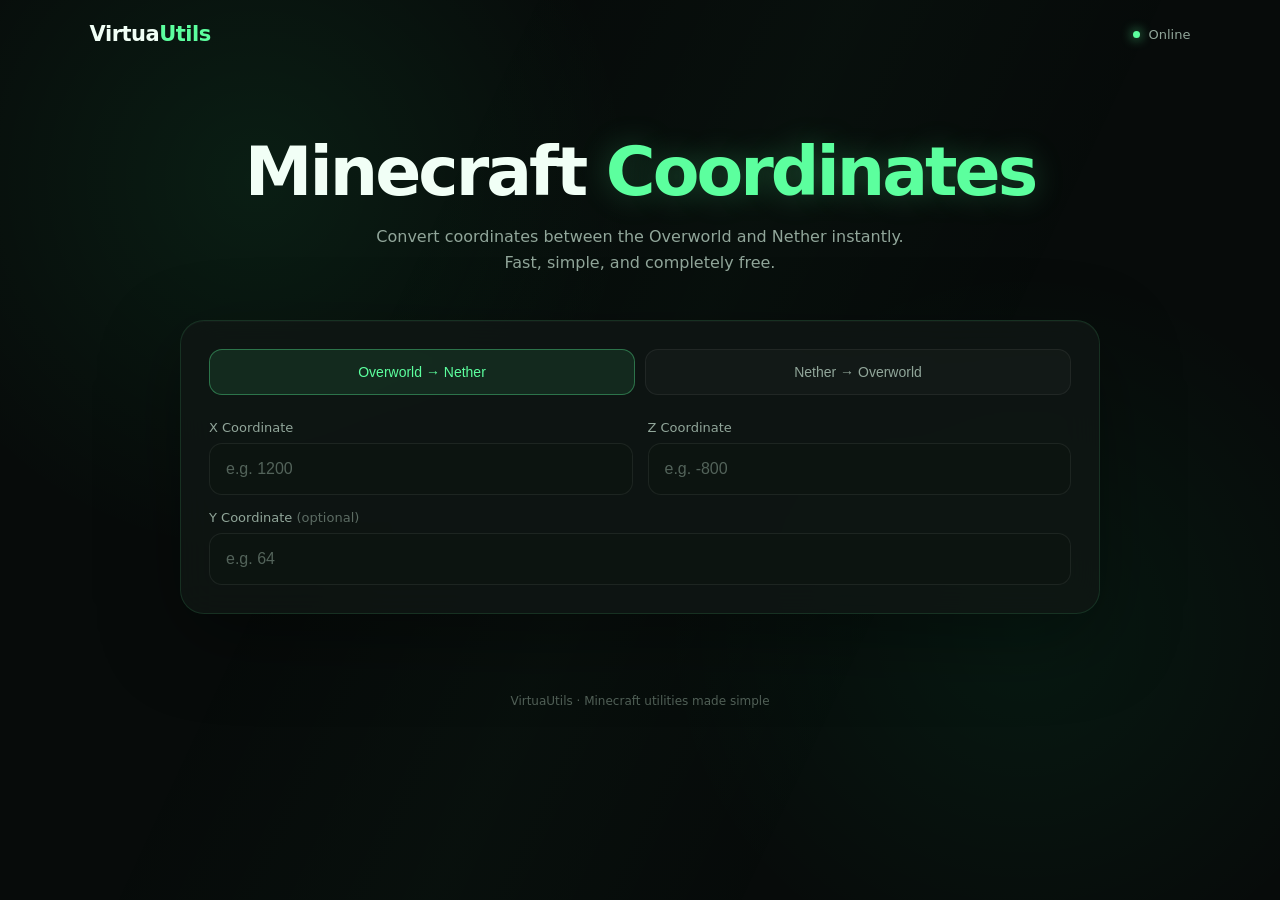
==== index.html @ 42e9956a "Update index.html" ====
<!DOCTYPE html>
<html lang="en">
<head>
    <meta charset="UTF-8">
    <meta name="viewport" content="width=device-width, initial-scale=1.0">

    <title>Minecraft Coordinate Converter | VirtuaUtils</title>
    <meta name="description" content="Convert Minecraft Overworld coordinates to Nether coordinates and back instantly.">

    <style>
        * {
            box-sizing: border-box;
            margin: 0;
            padding: 0;
        }

        :root {
            --bg: #070b0a;
            --card: rgba(15, 23, 20, 0.82);
            --card-border: rgba(92, 255, 158, 0.12);
            --text: #f1fff6;
            --muted: #91a69a;
            --green: #5cff9e;
            --input: #0c1410;
        }

        body {
            min-height: 100vh;
            font-family: Inter, system-ui, -apple-system, BlinkMacSystemFont, "Segoe UI", sans-serif;
            color: var(--text);
            background:
                radial-gradient(circle at 20% 20%, rgba(44, 255, 135, 0.08), transparent 30%),
                radial-gradient(circle at 80% 70%, rgba(0, 255, 140, 0.06), transparent 30%),
                var(--bg);
            overflow-x: hidden;
        }

        body::before {
            content: "";
            position: fixed;
            inset: -50%;
            z-index: -1;
            background:
                linear-gradient(
                    115deg,
                    transparent 40%,
                    rgba(92, 255, 158, 0.025) 50%,
                    transparent 60%
                );
            animation: backgroundMove 12s linear infinite;
            pointer-events: none;
        }

        @keyframes backgroundMove {
            from {
                transform: translateX(-10%) rotate(0deg);
            }

            to {
                transform: translateX(10%) rotate(360deg);
            }
        }

        nav {
            width: 100%;
            padding: 22px 7%;
            display: flex;
            align-items: center;
            justify-content: space-between;
        }

        .logo {
            font-size: 21px;
            font-weight: 800;
            letter-spacing: -0.5px;
        }

        .logo span {
            color: var(--green);
        }

        .status {
            display: flex;
            align-items: center;
            gap: 8px;
            color: var(--muted);
            font-size: 13px;
        }

        .status-dot {
            width: 7px;
            height: 7px;
            border-radius: 50%;
            background: var(--green);
            box-shadow: 0 0 12px var(--green);
            animation: pulse 2s infinite;
        }

        @keyframes pulse {
            0%, 100% {
                opacity: 1;
                transform: scale(1);
            }

            50% {
                opacity: 0.45;
                transform: scale(0.75);
            }
        }

        main {
            width: min(920px, 92%);
            margin: 70px auto 80px;
        }

        .hero {
            text-align: center;
            margin-bottom: 45px;
            animation: fadeUp 0.8s ease forwards;
        }

        .hero h1 {
            font-size: clamp(38px, 7vw, 68px);
            line-height: 1;
            letter-spacing: -3px;
            margin-bottom: 18px;
        }

        .hero h1 span {
            color: var(--green);
            text-shadow: 0 0 30px rgba(92, 255, 158, 0.25);
        }

        .hero p {
            max-width: 560px;
            margin: auto;
            color: var(--muted);
            font-size: 16px;
            line-height: 1.6;
        }

        @keyframes fadeUp {
            from {
                opacity: 0;
                transform: translateY(20px);
            }

            to {
                opacity: 1;
                transform: translateY(0);
            }
        }

        .converter {
            background: var(--card);
            border: 1px solid var(--card-border);
            border-radius: 24px;
            padding: 28px;
            backdrop-filter: blur(18px);
            -webkit-backdrop-filter: blur(18px);
            box-shadow:
                0 25px 80px rgba(0, 0, 0, 0.35),
                inset 0 1px 0 rgba(255, 255, 255, 0.025);
            animation: fadeUp 0.9s ease 0.1s both;
        }

        .mode-buttons {
            display: grid;
            grid-template-columns: 1fr 1fr;
            gap: 10px;
            margin-bottom: 25px;
        }

        .mode {
            border: 1px solid rgba(255,255,255,0.06);
            background: rgba(255,255,255,0.025);
            color: var(--muted);
            padding: 14px;
            border-radius: 13px;
            cursor: pointer;
            font-size: 14px;
            transition: 0.25s ease;
        }

        .mode:hover {
            border-color: rgba(92,255,158,0.25);
            transform: translateY(-1px);
        }

        .mode.active {
            background: rgba(92,255,158,0.09);
            border-color: rgba(92,255,158,0.35);
            color: var(--green);
        }

        .coordinates {
            display: grid;
            grid-template-columns: 1fr 1fr;
            gap: 15px;
        }

        label {
            display: block;
            color: var(--muted);
            font-size: 13px;
            margin-bottom: 8px;
        }

        input {
            width: 100%;
            padding: 16px;
            border-radius: 13px;
            border: 1px solid rgba(255,255,255,0.07);
            background: var(--input);
            color: var(--text);
            outline: none;
            font-size: 16px;
            transition: 0.25s ease;
        }

        input:focus {
            border-color: rgba(92,255,158,0.55);
            box-shadow: 0 0 0 4px rgba(92,255,158,0.06);
        }

        input::placeholder {
            color: #53635a;
        }

        .y-input {
            margin-top: 15px;
        }

        .result {
            margin-top: 22px;
            padding: 22px;
            border-radius: 16px;
            background: rgba(92,255,158,0.045);
            border: 1px solid rgba(92,255,158,0.12);
            display: none;
            animation: resultIn 0.4s ease forwards;
        }

        .result.show {
            display: block;
        }

        @keyframes resultIn {
            from {
                opacity: 0;
                transform: scale(0.98) translateY(8px);
            }

            to {
                opacity: 1;
                transform: scale(1) translateY(0);
            }
        }

        .result-title {
            color: var(--muted);
            font-size: 13px;
            margin-bottom: 8px;
        }

        .result-coordinates {
            font-size: 28px;
            font-weight: 800;
            color: var(--green);
            letter-spacing: -1px;
            word-break: break-word;
        }

        .note {
            margin-top: 16px;
            padding-top: 16px;
            border-top: 1px solid rgba(255,255,255,0.06);
            color: var(--muted);
            font-size: 12px;
            line-height: 1.5;
        }

        .note strong {
            color: var(--text);
        }

        /* Copy controls */

        .copy-options {
            margin-top: 20px;
            padding: 18px;
            border-radius: 15px;
            background: rgba(255,255,255,0.025);
            border: 1px solid rgba(255,255,255,0.05);
        }

        .option-title {
            color: var(--muted);
            font-size: 12px;
            margin-bottom: 10px;
        }

        .option-buttons {
            display: flex;
            flex-wrap: wrap;
            gap: 8px;
        }

        .option {
            border: 1px solid rgba(255,255,255,0.07);
            background: rgba(255,255,255,0.025);
            color: var(--muted);
            padding: 10px 12px;
            border-radius: 10px;
            cursor: pointer;
            font-size: 12px;
            transition: 0.2s ease;
        }

        .option:hover {
            border-color: rgba(92,255,158,0.25);
        }

        .option.active {
            color: var(--green);
            border-color: rgba(92,255,158,0.35);
            background: rgba(92,255,158,0.08);
        }

        .copy-button {
            width: 100%;
            margin-top: 14px;
            padding: 13px;
            border: 1px solid rgba(92,255,158,0.2);
            border-radius: 11px;
            background: rgba(92,255,158,0.07);
            color: var(--green);
            font-weight: 700;
            cursor: pointer;
            transition: 0.25s ease;
        }

        .copy-button:hover {
            background: rgba(92,255,158,0.12);
            transform: translateY(-1px);
        }

        .copy-button.copied {
            background: rgba(92,255,158,0.18);
        }

        footer {
            text-align: center;
            color: #526158;
            font-size: 12px;
            padding: 0 20px 35px;
        }

        @media (max-width: 600px) {

            nav {
                padding: 18px 5%;
            }

            main {
                margin-top: 45px;
            }

            .hero h1 {
                letter-spacing: -2px;
            }

            .converter {
                padding: 18px;
                border-radius: 19px;
            }

            .coordinates {
                grid-template-columns: 1fr;
            }

            .mode-buttons {
                grid-template-columns: 1fr;
            }
        }
    </style>
</head>

<body>

    <nav>

        <div class="logo">
            Virtua<span>Utils</span>
        </div>

        <div class="status">
            <div class="status-dot"></div>
            Online
        </div>

    </nav>

    <main>

        <section class="hero">

            <h1>
                Minecraft <span>Coordinates</span>
            </h1>

            <p>
                Convert coordinates between the Overworld and Nether instantly.
                Fast, simple, and completely free.
            </p>

        </section>

        <section class="converter">

            <div class="mode-buttons">

                <button class="mode active" id="overworldMode">
                    Overworld → Nether
                </button>

                <button class="mode" id="netherMode">
                    Nether → Overworld
                </button>

            </div>

            <div class="coordinates">

                <div>
                    <label for="x">X Coordinate</label>

                    <input
                        id="x"
                        type="number"
                        inputmode="decimal"
                        placeholder="e.g. 1200"
                    >
                </div>

                <div>
                    <label for="z">Z Coordinate</label>

                    <input
                        id="z"
                        type="number"
                        inputmode="decimal"
                        placeholder="e.g. -800"
                    >
                </div>

            </div>

            <div class="y-input">

                <label for="y">
                    Y Coordinate
                    <span style="opacity: 0.6;">(optional)</span>
                </label>

                <input
                    id="y"
                    type="number"
                    inputmode="decimal"
                    placeholder="e.g. 64"
                >

            </div>

            <div class="result" id="result">

                <div class="result-title">
                    Converted coordinates
                </div>

                <div class="result-coordinates" id="resultCoordinates">
                    X: 0, Y: 0, Z: 0
                </div>

                <div class="copy-options">

                    <div class="option-title">
                        Coordinates to copy
                    </div>

                    <div class="option-buttons">

                        <button class="option active" id="xzOption">
                            X / Z
                        </button>

                        <button class="option" id="xyzOption">
                            X / Y / Z
                        </button>

                    </div>

                    <div class="option-title" style="margin-top: 15px;">
                        Copy format
                    </div>

                    <div class="option-buttons">

                        <button class="option active" id="lettersOption">
                            Include letters
                        </button>

                        <button class="option" id="numbersOption">
                            Numbers only
                        </button>

                    </div>

                    <button class="copy-button" id="copyButton">
                        Copy Coordinates
                    </button>

                </div>

                <div class="note">
                    <strong>Y coordinates stay the same</strong>
                    when traveling between the Overworld and Nether.
                </div>

            </div>

        </section>

    </main>

    <footer>
        VirtuaUtils · Minecraft utilities made simple
    </footer>


    <script>

        const overworldMode = document.getElementById("overworldMode");
        const netherMode = document.getElementById("netherMode");

        const xInput = document.getElementById("x");
        const yInput = document.getElementById("y");
        const zInput = document.getElementById("z");

        const result = document.getElementById("result");
        const resultCoordinates = document.getElementById("resultCoordinates");

        const xzOption = document.getElementById("xzOption");
        const xyzOption = document.getElementById("xyzOption");

        const lettersOption = document.getElementById("lettersOption");
        const numbersOption = document.getElementById("numbersOption");

        const copyButton = document.getElementById("copyButton");

        let mode = "overworld";
        let copyY = false;
        let includeLetters = true;


        function convertCoordinates() {

            const xValue = xInput.value;
            const zValue = zInput.value;

            if (xValue === "" || zValue === "") {

                result.classList.remove("show");

                return;
            }

            const x = Number(xValue);
            const y = yInput.value;
            const z = Number(zValue);

            let convertedX;
            let convertedZ;

            if (mode === "overworld") {

                convertedX = x / 8;
                convertedZ = z / 8;

            } else {

                convertedX = x * 8;
                convertedZ = z * 8;

            }

            let display = "";

            if (y !== "") {

                display =
                    `X: ${formatNumber(convertedX)}, ` +
                    `Y: ${formatNumber(Number(y))}, ` +
                    `Z: ${formatNumber(convertedZ)}`;

            } else {

                display =
                    `X: ${formatNumber(convertedX)}, ` +
                    `Z: ${formatNumber(convertedZ)}`;

            }

            resultCoordinates.textContent = display;

            result.classList.add("show");
        }


        function formatNumber(number) {

            if (Number.isInteger(number)) {
                return number.toString();
            }

            return number
                .toFixed(2)
                .replace(/\.?0+$/, "");
        }


        overworldMode.addEventListener("click", () => {

            mode = "overworld";

            overworldMode.classList.add("active");
            netherMode.classList.remove("active");

            convertCoordinates();

        });


        netherMode.addEventListener("click", () => {

            mode = "nether";

            netherMode.classList.add("active");
            overworldMode.classList.remove("active");

            convertCoordinates();

        });


        // Live conversion

        xInput.addEventListener("input", convertCoordinates);
        yInput.addEventListener("input", convertCoordinates);
        zInput.addEventListener("input", convertCoordinates);


        // X / Z option

        xzOption.addEventListener("click", () => {

            copyY = false;

            xzOption.classList.add("active");
            xyzOption.classList.remove("active");

        });


        // X / Y / Z option

        xyzOption.addEventListener("click", () => {

            copyY = true;

            xyzOption.classList.add("active");
            xzOption.classList.remove("active");

        });


        // Include letters

        lettersOption.addEventListener("click", () => {

            includeLetters = true;

            lettersOption.classList.add("active");
            numbersOption.classList.remove("active");

        });


        // Numbers only

        numbersOption.addEventListener("click", () => {

            includeLetters = false;

            numbersOption.classList.add("active");
            lettersOption.classList.remove("active");

        });


        // Copy coordinates

        copyButton.addEventListener("click", async () => {

            const xValue = xInput.value;
            const yValue = yInput.value;
            const zValue = zInput.value;

            if (xValue === "" || zValue === "") {
                return;
            }

            const x = mode === "overworld"
                ? Number(xValue) / 8
                : Number(xValue) * 8;

            const z = mode === "overworld"
                ? Number(zValue) / 8
                : Number(zValue) * 8;

            const y = yValue !== ""
                ? Number(yValue)
                : null;


            let copiedText = "";

            if (copyY && y !== null) {

                if (includeLetters) {

                    copiedText =
                        `X: ${formatNumber(x)}, ` +
                        `Y: ${formatNumber(y)}, ` +
                        `Z: ${formatNumber(z)}`;

                } else {

                    copiedText =
                        `${formatNumber(x)}, ${formatNumber(y)}, ${formatNumber(z)}`;

                }

            } else {

                if (includeLetters) {

                    copiedText =
                        `X: ${formatNumber(x)}, ` +
                        `Z: ${formatNumber(z)}`;

                } else {

                    copiedText =
                        `${formatNumber(x)}, ${formatNumber(z)}`;

                }

            }


            try {

                await navigator.clipboard.writeText(copiedText);

                copyButton.textContent = "✓ Copied!";

                copyButton.classList.add("copied");

                setTimeout(() => {

                    copyButton.textContent = "Copy Coordinates";

                    copyButton.classList.remove("copied");

                }, 1500);

            } catch (error) {

                copyButton.textContent = "Copy failed";

                setTimeout(() => {

                    copyButton.textContent = "Copy Coordinates";

                }, 1500);

            }

        });

    </script>

</body>
</html>
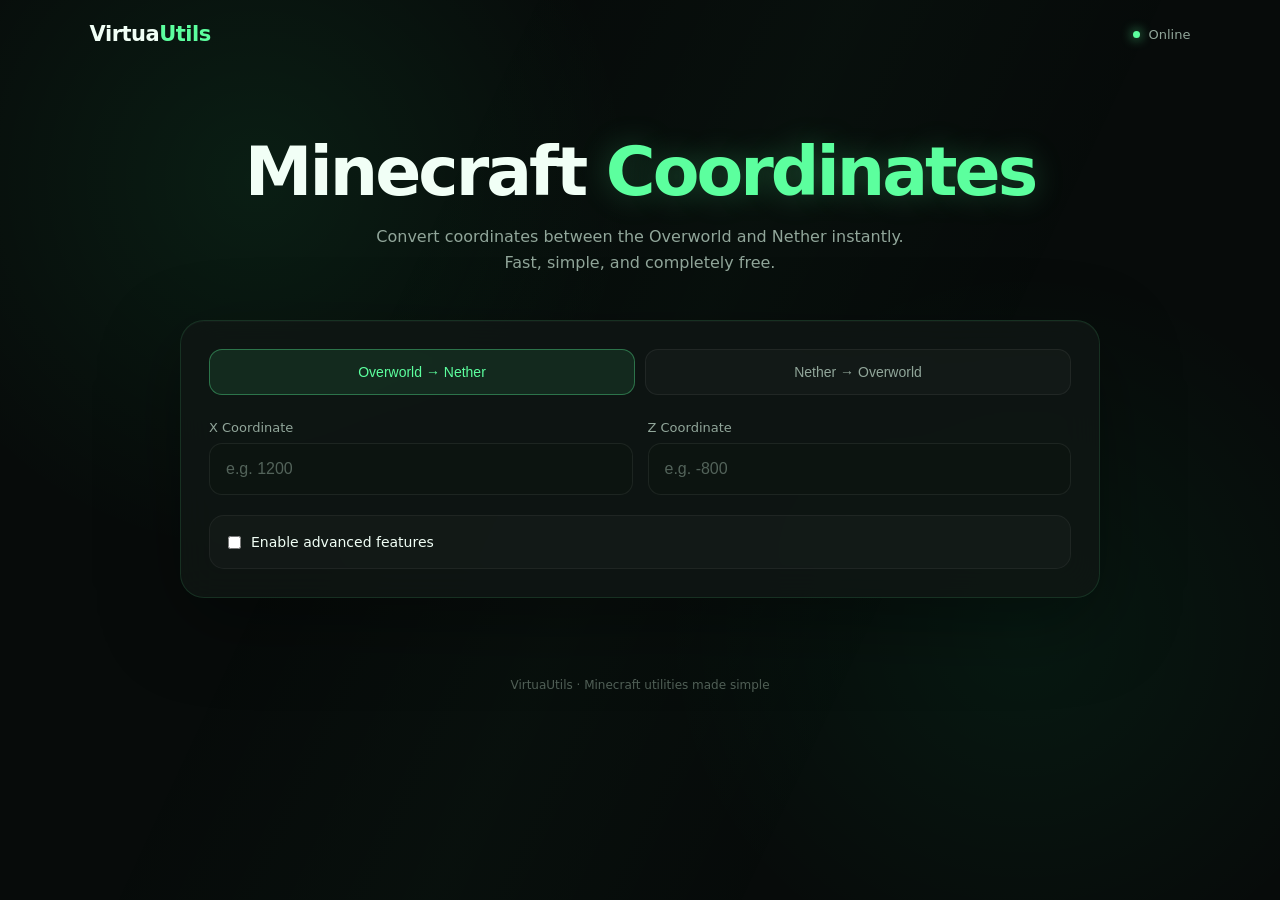
==== commit 28ccce1c: "Update index.html" ====
--- a/index.html
+++ b/index.html
@@ -3,17 +3,14 @@
 <head>
     <meta charset="UTF-8">
     <meta name="viewport" content="width=device-width, initial-scale=1.0">
-
     <title>Minecraft Coordinate Converter | VirtuaUtils</title>
     <meta name="description" content="Convert Minecraft Overworld coordinates to Nether coordinates and back instantly.">
-
     <style>
         * {
             box-sizing: border-box;
             margin: 0;
             padding: 0;
         }
-
         :root {
             --bg: #070b0a;
             --card: rgba(15, 23, 20, 0.82);
@@ -23,7 +20,6 @@
             --green: #5cff9e;
             --input: #0c1410;
         }
-
         body {
             min-height: 100vh;
             font-family: Inter, system-ui, -apple-system, BlinkMacSystemFont, "Segoe UI", sans-serif;
@@ -34,7 +30,6 @@
                 var(--bg);
             overflow-x: hidden;
         }
-
         body::before {
             content: "";
             position: fixed;
@@ -50,17 +45,14 @@
             animation: backgroundMove 12s linear infinite;
             pointer-events: none;
         }
-
         @keyframes backgroundMove {
             from {
                 transform: translateX(-10%) rotate(0deg);
             }
-
             to {
                 transform: translateX(10%) rotate(360deg);
             }
         }
-
         nav {
             width: 100%;
             padding: 22px 7%;
@@ -68,17 +60,14 @@
             align-items: center;
             justify-content: space-between;
         }
-
         .logo {
             font-size: 21px;
             font-weight: 800;
             letter-spacing: -0.5px;
         }
-
         .logo span {
             color: var(--green);
         }
-
         .status {
             display: flex;
             align-items: center;
@@ -86,7 +75,6 @@
             color: var(--muted);
             font-size: 13px;
         }
-
         .status-dot {
             width: 7px;
             height: 7px;
@@ -95,42 +83,35 @@
             box-shadow: 0 0 12px var(--green);
             animation: pulse 2s infinite;
         }
-
         @keyframes pulse {
             0%, 100% {
                 opacity: 1;
                 transform: scale(1);
             }
-
             50% {
                 opacity: 0.45;
                 transform: scale(0.75);
             }
         }
-
         main {
             width: min(920px, 92%);
             margin: 70px auto 80px;
         }
-
         .hero {
             text-align: center;
             margin-bottom: 45px;
             animation: fadeUp 0.8s ease forwards;
         }
-
         .hero h1 {
             font-size: clamp(38px, 7vw, 68px);
             line-height: 1;
             letter-spacing: -3px;
             margin-bottom: 18px;
         }
-
         .hero h1 span {
             color: var(--green);
             text-shadow: 0 0 30px rgba(92, 255, 158, 0.25);
         }
-
         .hero p {
             max-width: 560px;
             margin: auto;
@@ -138,19 +119,16 @@
             font-size: 16px;
             line-height: 1.6;
         }
-
         @keyframes fadeUp {
             from {
                 opacity: 0;
                 transform: translateY(20px);
             }
-
             to {
                 opacity: 1;
                 transform: translateY(0);
             }
         }
-
         .converter {
             background: var(--card);
             border: 1px solid var(--card-border);
@@ -163,14 +141,12 @@
                 inset 0 1px 0 rgba(255, 255, 255, 0.025);
             animation: fadeUp 0.9s ease 0.1s both;
         }
-
         .mode-buttons {
             display: grid;
             grid-template-columns: 1fr 1fr;
             gap: 10px;
             margin-bottom: 25px;
         }
-
         .mode {
             border: 1px solid rgba(255,255,255,0.06);
             background: rgba(255,255,255,0.025);
@@ -181,31 +157,26 @@
             font-size: 14px;
             transition: 0.25s ease;
         }
-
         .mode:hover {
             border-color: rgba(92,255,158,0.25);
             transform: translateY(-1px);
         }
-
         .mode.active {
             background: rgba(92,255,158,0.09);
             border-color: rgba(92,255,158,0.35);
             color: var(--green);
         }
-
         .coordinates {
             display: grid;
             grid-template-columns: 1fr 1fr;
             gap: 15px;
         }
-
         label {
             display: block;
             color: var(--muted);
             font-size: 13px;
             margin-bottom: 8px;
         }
-
         input {
             width: 100%;
             padding: 16px;
@@ -217,20 +188,70 @@
             font-size: 16px;
             transition: 0.25s ease;
         }
-
         input:focus {
             border-color: rgba(92,255,158,0.55);
             box-shadow: 0 0 0 4px rgba(92,255,158,0.06);
         }
-
         input::placeholder {
             color: #53635a;
         }
-
+        .advanced-settings {
+            margin-top: 20px;
+            padding: 18px;
+            border-radius: 15px;
+            background: rgba(255,255,255,0.025);
+            border: 1px solid rgba(255,255,255,0.05);
+        }
+        .advanced-toggle {
+            display: flex;
+            align-items: center;
+            gap: 10px;
+            color: var(--text);
+            cursor: pointer;
+            font-size: 14px;
+            margin: 0;
+        }
+        .advanced-toggle input {
+            width: auto;
+            accent-color: var(--green);
+            cursor: pointer;
+        }
+        .advanced-options {
+            display: none;
+            margin-top: 18px;
+        }
+        .advanced-options.show {
+            display: block;
+        }
+        .setting {
+            display: flex;
+            align-items: center;
+            gap: 9px;
+            margin-top: 12px;
+            color: var(--muted);
+            font-size: 13px;
+        }
+        .setting:first-child {
+            margin-top: 0;
+        }
+        .setting input {
+            width: auto;
+            accent-color: var(--green);
+            cursor: pointer;
+        }
         .y-input {
+            display: none;
             margin-top: 15px;
         }
-
+        .y-input.show {
+            display: block;
+        }
+        .setting-note {
+            margin-top: 12px;
+            color: var(--muted);
+            font-size: 12px;
+            line-height: 1.5;
+        }
         .result {
             margin-top: 22px;
             padding: 22px;
@@ -240,29 +261,24 @@
             display: none;
             animation: resultIn 0.4s ease forwards;
         }
-
         .result.show {
             display: block;
         }
-
         @keyframes resultIn {
             from {
                 opacity: 0;
                 transform: scale(0.98) translateY(8px);
             }
-
             to {
                 opacity: 1;
                 transform: scale(1) translateY(0);
             }
         }
-
         .result-title {
             color: var(--muted);
             font-size: 13px;
             margin-bottom: 8px;
         }
-
         .result-coordinates {
             font-size: 28px;
             font-weight: 800;
@@ -270,7 +286,6 @@
             letter-spacing: -1px;
             word-break: break-word;
         }
-
         .note {
             margin-top: 16px;
             padding-top: 16px;
@@ -279,57 +294,12 @@
             font-size: 12px;
             line-height: 1.5;
         }
-
         .note strong {
             color: var(--text);
         }
-
-        /* Copy controls */
-
-        .copy-options {
-            margin-top: 20px;
-            padding: 18px;
-            border-radius: 15px;
-            background: rgba(255,255,255,0.025);
-            border: 1px solid rgba(255,255,255,0.05);
-        }
-
-        .option-title {
-            color: var(--muted);
-            font-size: 12px;
-            margin-bottom: 10px;
-        }
-
-        .option-buttons {
-            display: flex;
-            flex-wrap: wrap;
-            gap: 8px;
-        }
-
-        .option {
-            border: 1px solid rgba(255,255,255,0.07);
-            background: rgba(255,255,255,0.025);
-            color: var(--muted);
-            padding: 10px 12px;
-            border-radius: 10px;
-            cursor: pointer;
-            font-size: 12px;
-            transition: 0.2s ease;
-        }
-
-        .option:hover {
-            border-color: rgba(92,255,158,0.25);
-        }
-
-        .option.active {
-            color: var(--green);
-            border-color: rgba(92,255,158,0.35);
-            background: rgba(92,255,158,0.08);
-        }
-
         .copy-button {
             width: 100%;
-            margin-top: 14px;
+            margin-top: 20px;
             padding: 13px;
             border: 1px solid rgba(92,255,158,0.2);
             border-radius: 11px;
@@ -339,102 +309,74 @@
             cursor: pointer;
             transition: 0.25s ease;
         }
-
         .copy-button:hover {
             background: rgba(92,255,158,0.12);
             transform: translateY(-1px);
         }
-
         .copy-button.copied {
             background: rgba(92,255,158,0.18);
         }
-
         footer {
             text-align: center;
             color: #526158;
             font-size: 12px;
             padding: 0 20px 35px;
         }
-
         @media (max-width: 600px) {
-
             nav {
                 padding: 18px 5%;
             }
-
             main {
                 margin-top: 45px;
             }
-
             .hero h1 {
                 letter-spacing: -2px;
             }
-
             .converter {
                 padding: 18px;
                 border-radius: 19px;
             }
-
             .coordinates {
                 grid-template-columns: 1fr;
             }
-
             .mode-buttons {
                 grid-template-columns: 1fr;
             }
         }
     </style>
 </head>
-
 <body>
-
     <nav>
-
         <div class="logo">
             Virtua<span>Utils</span>
         </div>
-
         <div class="status">
             <div class="status-dot"></div>
             Online
         </div>
-
     </nav>
-
     <main>
-
         <section class="hero">
-
             <h1>
                 Minecraft <span>Coordinates</span>
             </h1>
-
             <p>
                 Convert coordinates between the Overworld and Nether instantly.
                 Fast, simple, and completely free.
             </p>
-
         </section>
-
         <section class="converter">
-
             <div class="mode-buttons">
-
                 <button class="mode active" id="overworldMode">
                     Overworld → Nether
                 </button>
-
                 <button class="mode" id="netherMode">
                     Nether → Overworld
                 </button>
-
             </div>
-
             <div class="coordinates">
-
                 <div>
                     <label for="x">X Coordinate</label>
-
                     <input
                         id="x"
                         type="number"
@@ -442,10 +384,8 @@
                         placeholder="e.g. 1200"
                     >
                 </div>
-
                 <div>
                     <label for="z">Z Coordinate</label>
-
                     <input
                         id="z"
                         type="number"
@@ -453,353 +393,206 @@
                         placeholder="e.g. -800"
                     >
                 </div>
-
             </div>
-
-            <div class="y-input">
-
+            <div class="advanced-settings">
+                <label class="advanced-toggle">
+                    <input type="checkbox" id="advancedToggle">
+                    Enable advanced features
+                </label>
+                <div class="advanced-options" id="advancedOptions">
+                    <label class="setting">
+                        <input type="checkbox" id="decimalsToggle">
+                        Allow decimals
+                    </label>
+                    <label class="setting">
+                        <input type="checkbox" id="lettersToggle">
+                        Include coordinate letters
+                    </label>
+                    <label class="setting">
+                        <input type="checkbox" id="yToggle">
+                        Include Y coordinate
+                    </label>
+                    <div class="setting-note">
+                        Y is hidden by default because it stays the same between the Overworld and Nether.
+                        Enable it only when you need it included as an extra input and result.
+                    </div>
+                </div>
+            </div>
+            <div class="y-input" id="yInputContainer">
                 <label for="y">
                     Y Coordinate
                     <span style="opacity: 0.6;">(optional)</span>
                 </label>
-
                 <input
                     id="y"
                     type="number"
                     inputmode="decimal"
                     placeholder="e.g. 64"
                 >
-
             </div>
-
             <div class="result" id="result">
-
                 <div class="result-title">
                     Converted coordinates
                 </div>
-
                 <div class="result-coordinates" id="resultCoordinates">
-                    X: 0, Y: 0, Z: 0
+                    X: 0, Z: 0
                 </div>
-
-                <div class="copy-options">
-
-                    <div class="option-title">
-                        Coordinates to copy
-                    </div>
-
-                    <div class="option-buttons">
-
-                        <button class="option active" id="xzOption">
-                            X / Z
-                        </button>
-
-                        <button class="option" id="xyzOption">
-                            X / Y / Z
-                        </button>
-
-                    </div>
-
-                    <div class="option-title" style="margin-top: 15px;">
-                        Copy format
-                    </div>
-
-                    <div class="option-buttons">
-
-                        <button class="option active" id="lettersOption">
-                            Include letters
-                        </button>
-
-                        <button class="option" id="numbersOption">
-                            Numbers only
-                        </button>
-
-                    </div>
-
-                    <button class="copy-button" id="copyButton">
-                        Copy Coordinates
-                    </button>
-
-                </div>
-
+                <button class="copy-button" id="copyButton">
+                    Copy Coordinates
+                </button>
                 <div class="note">
                     <strong>Y coordinates stay the same</strong>
                     when traveling between the Overworld and Nether.
+                    Y is hidden by default to keep the converter simple.
                 </div>
-
             </div>
-
         </section>
-
     </main>
-
     <footer>
         VirtuaUtils · Minecraft utilities made simple
     </footer>
-
-
     <script>
-
         const overworldMode = document.getElementById("overworldMode");
         const netherMode = document.getElementById("netherMode");
-
         const xInput = document.getElementById("x");
         const yInput = document.getElementById("y");
         const zInput = document.getElementById("z");
-
+        const yInputContainer = document.getElementById("yInputContainer");
+        const advancedToggle = document.getElementById("advancedToggle");
+        const advancedOptions = document.getElementById("advancedOptions");
+        const decimalsToggle = document.getElementById("decimalsToggle");
+        const lettersToggle = document.getElementById("lettersToggle");
+        const yToggle = document.getElementById("yToggle");
         const result = document.getElementById("result");
         const resultCoordinates = document.getElementById("resultCoordinates");
-
-        const xzOption = document.getElementById("xzOption");
-        const xyzOption = document.getElementById("xyzOption");
-
-        const lettersOption = document.getElementById("lettersOption");
-        const numbersOption = document.getElementById("numbersOption");
-
         const copyButton = document.getElementById("copyButton");
-
         let mode = "overworld";
-        let copyY = false;
-        let includeLetters = true;
-
-
-        function convertCoordinates() {
-
-            const xValue = xInput.value;
-            const zValue = zInput.value;
-
-            if (xValue === "" || zValue === "") {
-
-                result.classList.remove("show");
-
-                return;
-            }
-
-            const x = Number(xValue);
-            const y = yInput.value;
-            const z = Number(zValue);
-
-            let convertedX;
-            let convertedZ;
-
-            if (mode === "overworld") {
-
-                convertedX = x / 8;
-                convertedZ = z / 8;
-
-            } else {
-
-                convertedX = x * 8;
-                convertedZ = z * 8;
-
-            }
-
-            let display = "";
-
-            if (y !== "") {
-
-                display =
-                    `X: ${formatNumber(convertedX)}, ` +
-                    `Y: ${formatNumber(Number(y))}, ` +
-                    `Z: ${formatNumber(convertedZ)}`;
-
-            } else {
-
-                display =
-                    `X: ${formatNumber(convertedX)}, ` +
-                    `Z: ${formatNumber(convertedZ)}`;
-
-            }
-
-            resultCoordinates.textContent = display;
-
-            result.classList.add("show");
-        }
-
-
         function formatNumber(number) {
-
-            if (Number.isInteger(number)) {
-                return number.toString();
-            }
-
+            if (!Number.isFinite(number)) {
+                return "";
+            }
+            if (!decimalsToggle.checked) {
+                return Math.round(number).toString();
+            }
             return number
                 .toFixed(2)
                 .replace(/\.?0+$/, "");
         }
-
-
+        function getConvertedCoordinates() {
+            const xValue = xInput.value.trim();
+            const zValue = zInput.value.trim();
+            if (xValue === "" || zValue === "") {
+                return null;
+            }
+            const x = Number(xValue);
+            const z = Number(zValue);
+            if (!Number.isFinite(x) || !Number.isFinite(z)) {
+                return null;
+            }
+            const convertedX = mode === "overworld" ? x / 8 : x * 8;
+            const convertedZ = mode === "overworld" ? z / 8 : z * 8;
+            let y = null;
+            if (yToggle.checked && yInput.value.trim() !== "") {
+                const parsedY = Number(yInput.value);
+                if (Number.isFinite(parsedY)) {
+                    y = parsedY;
+                }
+            }
+            return {
+                x: convertedX,
+                y,
+                z: convertedZ
+            };
+        }
+        function buildCoordinateText(coordinates) {
+            const x = formatNumber(coordinates.x);
+            const z = formatNumber(coordinates.z);
+            const y = coordinates.y === null ? null : formatNumber(coordinates.y);
+            const values = y === null ? [x, z] : [x, y, z];
+            if (!lettersToggle.checked) {
+                return values.join(", ");
+            }
+            if (y === null) {
+                return `X: ${x}, Z: ${z}`;
+            }
+            return `X: ${x}, Y: ${y}, Z: ${z}`;
+        }
+        function convertCoordinates() {
+            const coordinates = getConvertedCoordinates();
+            if (!coordinates) {
+                result.classList.remove("show");
+                return;
+            }
+            resultCoordinates.textContent = buildCoordinateText(coordinates);
+            result.classList.add("show");
+        }
+        function updateAdvancedSettings() {
+            const advancedEnabled = advancedToggle.checked;
+            advancedOptions.classList.toggle("show", advancedEnabled);
+            yInputContainer.classList.toggle("show", advancedEnabled && yToggle.checked);
+            if (!advancedEnabled) {
+                yInput.value = "";
+            }
+            convertCoordinates();
+        }
+        function updateInputModes() {
+            const allowDecimals = advancedToggle.checked && decimalsToggle.checked;
+            xInput.step = allowDecimals ? "any" : "1";
+            zInput.step = allowDecimals ? "any" : "1";
+            yInput.step = allowDecimals ? "any" : "1";
+            convertCoordinates();
+        }
         overworldMode.addEventListener("click", () => {
-
             mode = "overworld";
-
             overworldMode.classList.add("active");
             netherMode.classList.remove("active");
-
             convertCoordinates();
-
         });
-
-
         netherMode.addEventListener("click", () => {
-
             mode = "nether";
-
             netherMode.classList.add("active");
             overworldMode.classList.remove("active");
-
             convertCoordinates();
-
         });
-
-
-        // Live conversion
-
+        advancedToggle.addEventListener("change", () => {
+            updateAdvancedSettings();
+            updateInputModes();
+        });
+        decimalsToggle.addEventListener("change", updateInputModes);
+        lettersToggle.addEventListener("change", convertCoordinates);
+        yToggle.addEventListener("change", () => {
+            yInputContainer.classList.toggle("show", advancedToggle.checked && yToggle.checked);
+            if (!yToggle.checked) {
+                yInput.value = "";
+            }
+            convertCoordinates();
+        });
         xInput.addEventListener("input", convertCoordinates);
         yInput.addEventListener("input", convertCoordinates);
         zInput.addEventListener("input", convertCoordinates);
-
-
-        // X / Z option
-
-        xzOption.addEventListener("click", () => {
-
-            copyY = false;
-
-            xzOption.classList.add("active");
-            xyzOption.classList.remove("active");
-
+        copyButton.addEventListener("click", async () => {
+            const coordinates = getConvertedCoordinates();
+            if (!coordinates) {
+                return;
+            }
+            const copiedText = buildCoordinateText(coordinates);
+            try {
+                await navigator.clipboard.writeText(copiedText);
+                copyButton.textContent = "✓ Copied!";
+                copyButton.classList.add("copied");
+                setTimeout(() => {
+                    copyButton.textContent = "Copy Coordinates";
+                    copyButton.classList.remove("copied");
+                }, 1500);
+            } catch (error) {
+                copyButton.textContent = "Copy failed";
+                setTimeout(() => {
+                    copyButton.textContent = "Copy Coordinates";
+                }, 1500);
+            }
         });
-
-
-        // X / Y / Z option
-
-        xyzOption.addEventListener("click", () => {
-
-            copyY = true;
-
-            xyzOption.classList.add("active");
-            xzOption.classList.remove("active");
-
-        });
-
-
-        // Include letters
-
-        lettersOption.addEventListener("click", () => {
-
-            includeLetters = true;
-
-            lettersOption.classList.add("active");
-            numbersOption.classList.remove("active");
-
-        });
-
-
-        // Numbers only
-
-        numbersOption.addEventListener("click", () => {
-
-            includeLetters = false;
-
-            numbersOption.classList.add("active");
-            lettersOption.classList.remove("active");
-
-        });
-
-
-        // Copy coordinates
-
-        copyButton.addEventListener("click", async () => {
-
-            const xValue = xInput.value;
-            const yValue = yInput.value;
-            const zValue = zInput.value;
-
-            if (xValue === "" || zValue === "") {
-                return;
-            }
-
-            const x = mode === "overworld"
-                ? Number(xValue) / 8
-                : Number(xValue) * 8;
-
-            const z = mode === "overworld"
-                ? Number(zValue) / 8
-                : Number(zValue) * 8;
-
-            const y = yValue !== ""
-                ? Number(yValue)
-                : null;
-
-
-            let copiedText = "";
-
-            if (copyY && y !== null) {
-
-                if (includeLetters) {
-
-                    copiedText =
-                        `X: ${formatNumber(x)}, ` +
-                        `Y: ${formatNumber(y)}, ` +
-                        `Z: ${formatNumber(z)}`;
-
-                } else {
-
-                    copiedText =
-                        `${formatNumber(x)}, ${formatNumber(y)}, ${formatNumber(z)}`;
-
-                }
-
-            } else {
-
-                if (includeLetters) {
-
-                    copiedText =
-                        `X: ${formatNumber(x)}, ` +
-                        `Z: ${formatNumber(z)}`;
-
-                } else {
-
-                    copiedText =
-                        `${formatNumber(x)}, ${formatNumber(z)}`;
-
-                }
-
-            }
-
-
-            try {
-
-                await navigator.clipboard.writeText(copiedText);
-
-                copyButton.textContent = "✓ Copied!";
-
-                copyButton.classList.add("copied");
-
-                setTimeout(() => {
-
-                    copyButton.textContent = "Copy Coordinates";
-
-                    copyButton.classList.remove("copied");
-
-                }, 1500);
-
-            } catch (error) {
-
-                copyButton.textContent = "Copy failed";
-
-                setTimeout(() => {
-
-                    copyButton.textContent = "Copy Coordinates";
-
-                }, 1500);
-
-            }
-
-        });
-
+        updateAdvancedSettings();
+        updateInputModes();
     </script>
-
 </body>
 </html>
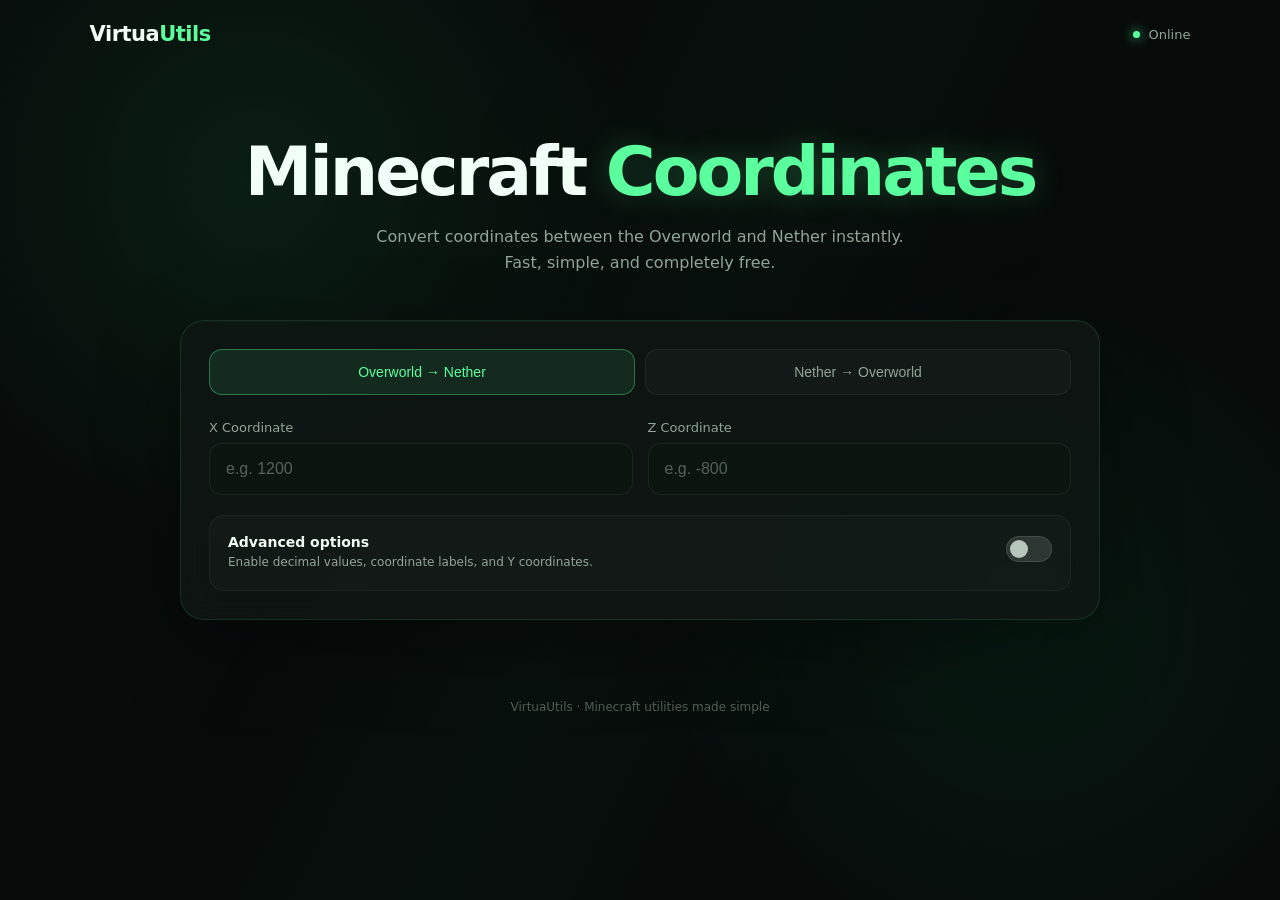
==== commit 7edc89d2: "Update index.html" ====
--- a/index.html
+++ b/index.html
@@ -3,596 +3,666 @@
 <head>
     <meta charset="UTF-8">
     <meta name="viewport" content="width=device-width, initial-scale=1.0">
-    <title>Minecraft Coordinate Converter | VirtuaUtils</title>
-    <meta name="description" content="Convert Minecraft Overworld coordinates to Nether coordinates and back instantly.">
-    <style>
-        * {
-            box-sizing: border-box;
-            margin: 0;
-            padding: 0;
-        }
-        :root {
-            --bg: #070b0a;
-            --card: rgba(15, 23, 20, 0.82);
-            --card-border: rgba(92, 255, 158, 0.12);
-            --text: #f1fff6;
-            --muted: #91a69a;
-            --green: #5cff9e;
-            --input: #0c1410;
-        }
-        body {
-            min-height: 100vh;
-            font-family: Inter, system-ui, -apple-system, BlinkMacSystemFont, "Segoe UI", sans-serif;
-            color: var(--text);
-            background:
-                radial-gradient(circle at 20% 20%, rgba(44, 255, 135, 0.08), transparent 30%),
-                radial-gradient(circle at 80% 70%, rgba(0, 255, 140, 0.06), transparent 30%),
-                var(--bg);
-            overflow-x: hidden;
-        }
-        body::before {
-            content: "";
-            position: fixed;
-            inset: -50%;
-            z-index: -1;
-            background:
-                linear-gradient(
-                    115deg,
-                    transparent 40%,
-                    rgba(92, 255, 158, 0.025) 50%,
-                    transparent 60%
-                );
-            animation: backgroundMove 12s linear infinite;
-            pointer-events: none;
-        }
-        @keyframes backgroundMove {
-            from {
-                transform: translateX(-10%) rotate(0deg);
-            }
-            to {
-                transform: translateX(10%) rotate(360deg);
-            }
-        }
+<title>Minecraft Coordinate Converter | VirtuaUtils</title>
+<meta name="description" content="Convert Minecraft Overworld coordinates to Nether coordinates and back instantly.">
+<style>
+    * {
+        box-sizing: border-box;
+        margin: 0;
+        padding: 0;
+    }
+    :root {
+        --bg: #070b0a;
+        --card: rgba(15, 23, 20, 0.82);
+        --card-border: rgba(92, 255, 158, 0.12);
+        --text: #f1fff6;
+        --muted: #91a69a;
+        --green: #5cff9e;
+        --input: #0c1410;
+    }
+    body {
+        min-height: 100vh;
+        font-family: Inter, system-ui, -apple-system, BlinkMacSystemFont, "Segoe UI", sans-serif;
+        color: var(--text);
+        background:
+            radial-gradient(circle at 20% 20%, rgba(44, 255, 135, 0.08), transparent 30%),
+            radial-gradient(circle at 80% 70%, rgba(0, 255, 140, 0.06), transparent 30%),
+            var(--bg);
+        overflow-x: hidden;
+    }
+    body::before {
+        content: "";
+        position: fixed;
+        inset: -50%;
+        z-index: -1;
+        background:
+            linear-gradient(
+                115deg,
+                transparent 40%,
+                rgba(92, 255, 158, 0.025) 50%,
+                transparent 60%
+            );
+        animation: backgroundMove 12s linear infinite;
+        pointer-events: none;
+    }
+    @keyframes backgroundMove {
+        from {
+            transform: translateX(-10%) rotate(0deg);
+        }
+        to {
+            transform: translateX(10%) rotate(360deg);
+        }
+    }
+    nav {
+        width: 100%;
+        padding: 22px 7%;
+        display: flex;
+        align-items: center;
+        justify-content: space-between;
+    }
+    .logo {
+        font-size: 21px;
+        font-weight: 800;
+        letter-spacing: -0.5px;
+    }
+    .logo span {
+        color: var(--green);
+    }
+    .status {
+        display: flex;
+        align-items: center;
+        gap: 8px;
+        color: var(--muted);
+        font-size: 13px;
+    }
+    .status-dot {
+        width: 7px;
+        height: 7px;
+        border-radius: 50%;
+        background: var(--green);
+        box-shadow: 0 0 12px var(--green);
+        animation: pulse 2s infinite;
+    }
+    @keyframes pulse {
+        0%, 100% {
+            opacity: 1;
+            transform: scale(1);
+        }
+        50% {
+            opacity: 0.45;
+            transform: scale(0.75);
+        }
+    }
+    main {
+        width: min(920px, 92%);
+        margin: 70px auto 80px;
+    }
+    .hero {
+        text-align: center;
+        margin-bottom: 45px;
+        animation: fadeUp 0.8s ease forwards;
+    }
+    .hero h1 {
+        font-size: clamp(38px, 7vw, 68px);
+        line-height: 1;
+        letter-spacing: -3px;
+        margin-bottom: 18px;
+    }
+    .hero h1 span {
+        color: var(--green);
+        text-shadow: 0 0 30px rgba(92, 255, 158, 0.25);
+    }
+    .hero p {
+        max-width: 560px;
+        margin: auto;
+        color: var(--muted);
+        font-size: 16px;
+        line-height: 1.6;
+    }
+    @keyframes fadeUp {
+        from {
+            opacity: 0;
+            transform: translateY(20px);
+        }
+        to {
+            opacity: 1;
+            transform: translateY(0);
+        }
+    }
+    .converter {
+        background: var(--card);
+        border: 1px solid var(--card-border);
+        border-radius: 24px;
+        padding: 28px;
+        backdrop-filter: blur(18px);
+        -webkit-backdrop-filter: blur(18px);
+        box-shadow:
+            0 25px 80px rgba(0, 0, 0, 0.35),
+            inset 0 1px 0 rgba(255, 255, 255, 0.025);
+        animation: fadeUp 0.9s ease 0.1s both;
+    }
+    .mode-buttons {
+        display: grid;
+        grid-template-columns: 1fr 1fr;
+        gap: 10px;
+        margin-bottom: 25px;
+    }
+    .mode {
+        border: 1px solid rgba(255,255,255,0.06);
+        background: rgba(255,255,255,0.025);
+        color: var(--muted);
+        padding: 14px;
+        border-radius: 13px;
+        cursor: pointer;
+        font-size: 14px;
+        transition: 0.25s ease;
+    }
+    .mode:hover {
+        border-color: rgba(92,255,158,0.25);
+        transform: translateY(-1px);
+    }
+    .mode.active {
+        background: rgba(92,255,158,0.09);
+        border-color: rgba(92,255,158,0.35);
+        color: var(--green);
+    }
+    .coordinates {
+        display: grid;
+        grid-template-columns: 1fr 1fr;
+        gap: 15px;
+    }
+    label {
+        display: block;
+        color: var(--muted);
+        font-size: 13px;
+        margin-bottom: 8px;
+    }
+    input {
+        width: 100%;
+        padding: 16px;
+        border-radius: 13px;
+        border: 1px solid rgba(255,255,255,0.07);
+        background: var(--input);
+        color: var(--text);
+        outline: none;
+        font-size: 16px;
+        transition: 0.25s ease;
+    }
+    input:focus {
+        border-color: rgba(92,255,158,0.55);
+        box-shadow: 0 0 0 4px rgba(92,255,158,0.06);
+    }
+    input::placeholder {
+        color: #53635a;
+    }
+    .advanced-settings {
+        margin-top: 20px;
+        padding: 18px;
+        border-radius: 15px;
+        background: rgba(255,255,255,0.025);
+        border: 1px solid rgba(255,255,255,0.05);
+    }
+    .advanced-header {
+        display: flex;
+        align-items: center;
+        justify-content: space-between;
+        gap: 16px;
+    }
+    .advanced-copy {
+        display: flex;
+        flex-direction: column;
+        gap: 4px;
+    }
+    .advanced-title {
+        color: var(--text);
+        font-size: 14px;
+        font-weight: 700;
+    }
+    .advanced-description {
+        color: var(--muted);
+        font-size: 12px;
+        line-height: 1.45;
+    }
+    .switch {
+        position: relative;
+        flex: 0 0 auto;
+        width: 46px;
+        height: 26px;
+    }
+    .switch input {
+        position: absolute;
+        width: 1px;
+        height: 1px;
+        opacity: 0;
+    }
+    .switch-track {
+        position: absolute;
+        inset: 0;
+        border-radius: 999px;
+        background: rgba(255,255,255,0.12);
+        border: 1px solid rgba(255,255,255,0.1);
+        cursor: pointer;
+        transition: 0.25s ease;
+    }
+    .switch-track::after {
+        content: "";
+        position: absolute;
+        top: 3px;
+        left: 3px;
+        width: 18px;
+        height: 18px;
+        border-radius: 50%;
+        background: #b7c5bc;
+        transition: 0.25s ease;
+    }
+    .switch input:checked + .switch-track {
+        background: rgba(92,255,158,0.25);
+        border-color: rgba(92,255,158,0.5);
+    }
+    .switch input:checked + .switch-track::after {
+        transform: translateX(20px);
+        background: var(--green);
+        box-shadow: 0 0 12px rgba(92,255,158,0.45);
+    }
+    .advanced-options {
+        display: none;
+        margin-top: 18px;
+        padding-top: 16px;
+        border-top: 1px solid rgba(255,255,255,0.06);
+    }
+    .advanced-options.show {
+        display: block;
+    }
+    .setting {
+        display: flex;
+        align-items: center;
+        gap: 9px;
+        margin-top: 12px;
+        color: var(--muted);
+        font-size: 13px;
+    }
+    .setting:first-child {
+        margin-top: 0;
+    }
+    .setting input {
+        width: auto;
+        accent-color: var(--green);
+        cursor: pointer;
+    }
+    .y-input {
+        display: none;
+        margin-top: 15px;
+    }
+    .y-input.show {
+        display: block;
+    }
+    .setting-note {
+        margin-top: 12px;
+        color: var(--muted);
+        font-size: 12px;
+        line-height: 1.5;
+    }
+    .result {
+        margin-top: 22px;
+        padding: 22px;
+        border-radius: 16px;
+        background: rgba(92,255,158,0.045);
+        border: 1px solid rgba(92,255,158,0.12);
+        display: none;
+        animation: resultIn 0.4s ease forwards;
+    }
+    .result.show {
+        display: block;
+    }
+    @keyframes resultIn {
+        from {
+            opacity: 0;
+            transform: scale(0.98) translateY(8px);
+        }
+        to {
+            opacity: 1;
+            transform: scale(1) translateY(0);
+        }
+    }
+    .result-title {
+        color: var(--muted);
+        font-size: 13px;
+        margin-bottom: 8px;
+    }
+    .result-coordinates {
+        font-size: 28px;
+        font-weight: 800;
+        color: var(--green);
+        letter-spacing: 0.08em;
+        word-break: break-word;
+    }
+    .copy-button {
+        width: 100%;
+        margin-top: 20px;
+        padding: 13px;
+        border: 1px solid rgba(92,255,158,0.2);
+        border-radius: 11px;
+        background: rgba(92,255,158,0.07);
+        color: var(--green);
+        font-weight: 700;
+        cursor: pointer;
+        transition: 0.25s ease;
+    }
+    .copy-button:hover {
+        background: rgba(92,255,158,0.12);
+        transform: translateY(-1px);
+    }
+    .copy-button.copied {
+        background: rgba(92,255,158,0.18);
+    }
+    .note {
+        margin-top: 16px;
+        padding-top: 16px;
+        border-top: 1px solid rgba(255,255,255,0.06);
+        color: var(--muted);
+        font-size: 12px;
+        line-height: 1.5;
+    }
+    .note strong {
+        color: var(--text);
+    }
+    footer {
+        text-align: center;
+        color: #526158;
+        font-size: 12px;
+        padding: 0 20px 35px;
+    }
+    @media (max-width: 600px) {
         nav {
-            width: 100%;
-            padding: 22px 7%;
-            display: flex;
-            align-items: center;
-            justify-content: space-between;
-        }
-        .logo {
-            font-size: 21px;
-            font-weight: 800;
-            letter-spacing: -0.5px;
-        }
-        .logo span {
-            color: var(--green);
-        }
-        .status {
-            display: flex;
-            align-items: center;
-            gap: 8px;
-            color: var(--muted);
-            font-size: 13px;
-        }
-        .status-dot {
-            width: 7px;
-            height: 7px;
-            border-radius: 50%;
-            background: var(--green);
-            box-shadow: 0 0 12px var(--green);
-            animation: pulse 2s infinite;
-        }
-        @keyframes pulse {
-            0%, 100% {
-                opacity: 1;
-                transform: scale(1);
-            }
-            50% {
-                opacity: 0.45;
-                transform: scale(0.75);
-            }
+            padding: 18px 5%;
         }
         main {
-            width: min(920px, 92%);
-            margin: 70px auto 80px;
-        }
-        .hero {
-            text-align: center;
-            margin-bottom: 45px;
-            animation: fadeUp 0.8s ease forwards;
+            margin-top: 45px;
         }
         .hero h1 {
-            font-size: clamp(38px, 7vw, 68px);
-            line-height: 1;
-            letter-spacing: -3px;
-            margin-bottom: 18px;
-        }
-        .hero h1 span {
-            color: var(--green);
-            text-shadow: 0 0 30px rgba(92, 255, 158, 0.25);
-        }
-        .hero p {
-            max-width: 560px;
-            margin: auto;
-            color: var(--muted);
-            font-size: 16px;
-            line-height: 1.6;
-        }
-        @keyframes fadeUp {
-            from {
-                opacity: 0;
-                transform: translateY(20px);
-            }
-            to {
-                opacity: 1;
-                transform: translateY(0);
-            }
+            letter-spacing: -2px;
         }
         .converter {
-            background: var(--card);
-            border: 1px solid var(--card-border);
-            border-radius: 24px;
-            padding: 28px;
-            backdrop-filter: blur(18px);
-            -webkit-backdrop-filter: blur(18px);
-            box-shadow:
-                0 25px 80px rgba(0, 0, 0, 0.35),
-                inset 0 1px 0 rgba(255, 255, 255, 0.025);
-            animation: fadeUp 0.9s ease 0.1s both;
+            padding: 18px;
+            border-radius: 19px;
+        }
+        .coordinates {
+            grid-template-columns: 1fr;
         }
         .mode-buttons {
-            display: grid;
-            grid-template-columns: 1fr 1fr;
-            gap: 10px;
-            margin-bottom: 25px;
-        }
-        .mode {
-            border: 1px solid rgba(255,255,255,0.06);
-            background: rgba(255,255,255,0.025);
-            color: var(--muted);
-            padding: 14px;
-            border-radius: 13px;
-            cursor: pointer;
-            font-size: 14px;
-            transition: 0.25s ease;
-        }
-        .mode:hover {
-            border-color: rgba(92,255,158,0.25);
-            transform: translateY(-1px);
-        }
-        .mode.active {
-            background: rgba(92,255,158,0.09);
-            border-color: rgba(92,255,158,0.35);
-            color: var(--green);
-        }
-        .coordinates {
-            display: grid;
-            grid-template-columns: 1fr 1fr;
-            gap: 15px;
-        }
-        label {
-            display: block;
-            color: var(--muted);
-            font-size: 13px;
-            margin-bottom: 8px;
-        }
-        input {
-            width: 100%;
-            padding: 16px;
-            border-radius: 13px;
-            border: 1px solid rgba(255,255,255,0.07);
-            background: var(--input);
-            color: var(--text);
-            outline: none;
-            font-size: 16px;
-            transition: 0.25s ease;
-        }
-        input:focus {
-            border-color: rgba(92,255,158,0.55);
-            box-shadow: 0 0 0 4px rgba(92,255,158,0.06);
-        }
-        input::placeholder {
-            color: #53635a;
-        }
-        .advanced-settings {
-            margin-top: 20px;
-            padding: 18px;
-            border-radius: 15px;
-            background: rgba(255,255,255,0.025);
-            border: 1px solid rgba(255,255,255,0.05);
-        }
-        .advanced-toggle {
-            display: flex;
-            align-items: center;
-            gap: 10px;
-            color: var(--text);
-            cursor: pointer;
-            font-size: 14px;
-            margin: 0;
-        }
-        .advanced-toggle input {
-            width: auto;
-            accent-color: var(--green);
-            cursor: pointer;
-        }
-        .advanced-options {
-            display: none;
-            margin-top: 18px;
-        }
-        .advanced-options.show {
-            display: block;
-        }
-        .setting {
-            display: flex;
-            align-items: center;
-            gap: 9px;
-            margin-top: 12px;
-            color: var(--muted);
-            font-size: 13px;
-        }
-        .setting:first-child {
-            margin-top: 0;
-        }
-        .setting input {
-            width: auto;
-            accent-color: var(--green);
-            cursor: pointer;
-        }
-        .y-input {
-            display: none;
-            margin-top: 15px;
-        }
-        .y-input.show {
-            display: block;
-        }
-        .setting-note {
-            margin-top: 12px;
-            color: var(--muted);
-            font-size: 12px;
-            line-height: 1.5;
-        }
-        .result {
-            margin-top: 22px;
-            padding: 22px;
-            border-radius: 16px;
-            background: rgba(92,255,158,0.045);
-            border: 1px solid rgba(92,255,158,0.12);
-            display: none;
-            animation: resultIn 0.4s ease forwards;
-        }
-        .result.show {
-            display: block;
-        }
-        @keyframes resultIn {
-            from {
-                opacity: 0;
-                transform: scale(0.98) translateY(8px);
-            }
-            to {
-                opacity: 1;
-                transform: scale(1) translateY(0);
-            }
-        }
-        .result-title {
-            color: var(--muted);
-            font-size: 13px;
-            margin-bottom: 8px;
+            grid-template-columns: 1fr;
+        }
+        .advanced-header {
+            align-items: flex-start;
         }
         .result-coordinates {
-            font-size: 28px;
-            font-weight: 800;
-            color: var(--green);
-            letter-spacing: -1px;
-            word-break: break-word;
-        }
-        .note {
-            margin-top: 16px;
-            padding-top: 16px;
-            border-top: 1px solid rgba(255,255,255,0.06);
-            color: var(--muted);
-            font-size: 12px;
-            line-height: 1.5;
-        }
-        .note strong {
-            color: var(--text);
-        }
-        .copy-button {
-            width: 100%;
-            margin-top: 20px;
-            padding: 13px;
-            border: 1px solid rgba(92,255,158,0.2);
-            border-radius: 11px;
-            background: rgba(92,255,158,0.07);
-            color: var(--green);
-            font-weight: 700;
-            cursor: pointer;
-            transition: 0.25s ease;
-        }
-        .copy-button:hover {
-            background: rgba(92,255,158,0.12);
-            transform: translateY(-1px);
-        }
-        .copy-button.copied {
-            background: rgba(92,255,158,0.18);
-        }
-        footer {
-            text-align: center;
-            color: #526158;
-            font-size: 12px;
-            padding: 0 20px 35px;
-        }
-        @media (max-width: 600px) {
-            nav {
-                padding: 18px 5%;
-            }
-            main {
-                margin-top: 45px;
-            }
-            .hero h1 {
-                letter-spacing: -2px;
-            }
-            .converter {
-                padding: 18px;
-                border-radius: 19px;
-            }
-            .coordinates {
-                grid-template-columns: 1fr;
-            }
-            .mode-buttons {
-                grid-template-columns: 1fr;
-            }
-        }
-    </style>
+            font-size: 23px;
+        }
+    }
+</style>
 </head>
 <body>
-    <nav>
-        <div class="logo">
-            Virtua<span>Utils</span>
+<nav>
+    <div class="logo">
+        Virtua<span>Utils</span>
+    </div>
+    <div class="status">
+        <div class="status-dot"></div>
+        Online
+    </div>
+</nav>
+<main>
+    <section class="hero">
+        <h1>
+            Minecraft <span>Coordinates</span>
+        </h1>
+        <p>
+            Convert coordinates between the Overworld and Nether instantly.
+            Fast, simple, and completely free.
+        </p>
+    </section>
+    <section class="converter">
+        <div class="mode-buttons">
+            <button class="mode active" id="overworldMode">
+                Overworld → Nether
+            </button>
+            <button class="mode" id="netherMode">
+                Nether → Overworld
+            </button>
         </div>
-        <div class="status">
-            <div class="status-dot"></div>
-            Online
+        <div class="coordinates">
+            <div>
+                <label for="x">X Coordinate</label>
+                <input
+                    id="x"
+                    type="number"
+                    inputmode="decimal"
+                    placeholder="e.g. 1200"
+                >
+            </div>
+            <div>
+                <label for="z">Z Coordinate</label>
+                <input
+                    id="z"
+                    type="number"
+                    inputmode="decimal"
+                    placeholder="e.g. -800"
+                >
+            </div>
         </div>
-    </nav>
-    <main>
-        <section class="hero">
-            <h1>
-                Minecraft <span>Coordinates</span>
-            </h1>
-            <p>
-                Convert coordinates between the Overworld and Nether instantly.
-                Fast, simple, and completely free.
-            </p>
-        </section>
-        <section class="converter">
-            <div class="mode-buttons">
-                <button class="mode active" id="overworldMode">
-                    Overworld → Nether
-                </button>
-                <button class="mode" id="netherMode">
-                    Nether → Overworld
-                </button>
+        <div class="advanced-settings">
+            <div class="advanced-header">
+                <div class="advanced-copy">
+                    <div class="advanced-title">Advanced options</div>
+                    <div class="advanced-description">
+                        Enable decimal values, coordinate labels, and Y coordinates.
+                    </div>
+                </div>
+                <label class="switch" aria-label="Enable advanced options">
+                    <input type="checkbox" id="advancedToggle">
+                    <span class="switch-track"></span>
+                </label>
             </div>
-            <div class="coordinates">
-                <div>
-                    <label for="x">X Coordinate</label>
-                    <input
-                        id="x"
-                        type="number"
-                        inputmode="decimal"
-                        placeholder="e.g. 1200"
-                    >
-                </div>
-                <div>
-                    <label for="z">Z Coordinate</label>
-                    <input
-                        id="z"
-                        type="number"
-                        inputmode="decimal"
-                        placeholder="e.g. -800"
-                    >
+            <div class="advanced-options" id="advancedOptions">
+                <label class="setting">
+                    <input type="checkbox" id="decimalsToggle">
+                    Allow decimals
+                </label>
+                <label class="setting">
+                    <input type="checkbox" id="lettersToggle">
+                    Include coordinate letters
+                </label>
+                <label class="setting">
+                    <input type="checkbox" id="yToggle">
+                    Include Y coordinate
+                </label>
+                <div class="setting-note">
+                    Y stays the same between the Overworld and Nether.
+                    If you want to enter or display Y, enable advanced options and turn on
+                    <strong>Include Y coordinate</strong>.
                 </div>
             </div>
-            <div class="advanced-settings">
-                <label class="advanced-toggle">
-                    <input type="checkbox" id="advancedToggle">
-                    Enable advanced features
-                </label>
-                <div class="advanced-options" id="advancedOptions">
-                    <label class="setting">
-                        <input type="checkbox" id="decimalsToggle">
-                        Allow decimals
-                    </label>
-                    <label class="setting">
-                        <input type="checkbox" id="lettersToggle">
-                        Include coordinate letters
-                    </label>
-                    <label class="setting">
-                        <input type="checkbox" id="yToggle">
-                        Include Y coordinate
-                    </label>
-                    <div class="setting-note">
-                        Y is hidden by default because it stays the same between the Overworld and Nether.
-                        Enable it only when you need it included as an extra input and result.
-                    </div>
-                </div>
+        </div>
+        <div class="y-input" id="yInputContainer">
+            <label for="y">
+                Y Coordinate
+                <span style="opacity: 0.6;">(optional)</span>
+            </label>
+            <input
+                id="y"
+                type="number"
+                inputmode="decimal"
+                placeholder="e.g. 64"
+            >
+        </div>
+        <div class="result" id="result">
+            <div class="result-title">
+                Converted coordinates
             </div>
-            <div class="y-input" id="yInputContainer">
-                <label for="y">
-                    Y Coordinate
-                    <span style="opacity: 0.6;">(optional)</span>
-                </label>
-                <input
-                    id="y"
-                    type="number"
-                    inputmode="decimal"
-                    placeholder="e.g. 64"
-                >
+            <div class="result-coordinates" id="resultCoordinates">
+                X: 0, Z: 0
             </div>
-            <div class="result" id="result">
-                <div class="result-title">
-                    Converted coordinates
-                </div>
-                <div class="result-coordinates" id="resultCoordinates">
-                    X: 0, Z: 0
-                </div>
-                <button class="copy-button" id="copyButton">
-                    Copy Coordinates
-                </button>
-                <div class="note">
-                    <strong>Y coordinates stay the same</strong>
-                    when traveling between the Overworld and Nether.
-                    Y is hidden by default to keep the converter simple.
-                </div>
+            <button class="copy-button" id="copyButton">
+                Copy Coordinates
+            </button>
+            <div class="note">
+                <strong>Y coordinates stay the same</strong>
+                when traveling between the Overworld and Nether.
+                If you want Y included, enable advanced options and turn on
+                <strong>Include Y coordinate</strong>.
             </div>
-        </section>
-    </main>
-    <footer>
-        VirtuaUtils · Minecraft utilities made simple
-    </footer>
-    <script>
-        const overworldMode = document.getElementById("overworldMode");
-        const netherMode = document.getElementById("netherMode");
-        const xInput = document.getElementById("x");
-        const yInput = document.getElementById("y");
-        const zInput = document.getElementById("z");
-        const yInputContainer = document.getElementById("yInputContainer");
-        const advancedToggle = document.getElementById("advancedToggle");
-        const advancedOptions = document.getElementById("advancedOptions");
-        const decimalsToggle = document.getElementById("decimalsToggle");
-        const lettersToggle = document.getElementById("lettersToggle");
-        const yToggle = document.getElementById("yToggle");
-        const result = document.getElementById("result");
-        const resultCoordinates = document.getElementById("resultCoordinates");
-        const copyButton = document.getElementById("copyButton");
-        let mode = "overworld";
-        function formatNumber(number) {
-            if (!Number.isFinite(number)) {
-                return "";
+        </div>
+    </section>
+</main>
+<footer>
+    VirtuaUtils · Minecraft utilities made simple
+</footer>
+<script>
+    const overworldMode = document.getElementById("overworldMode");
+    const netherMode = document.getElementById("netherMode");
+    const xInput = document.getElementById("x");
+    const yInput = document.getElementById("y");
+    const zInput = document.getElementById("z");
+    const yInputContainer = document.getElementById("yInputContainer");
+    const advancedToggle = document.getElementById("advancedToggle");
+    const advancedOptions = document.getElementById("advancedOptions");
+    const decimalsToggle = document.getElementById("decimalsToggle");
+    const lettersToggle = document.getElementById("lettersToggle");
+    const yToggle = document.getElementById("yToggle");
+    const result = document.getElementById("result");
+    const resultCoordinates = document.getElementById("resultCoordinates");
+    const copyButton = document.getElementById("copyButton");
+    let mode = "overworld";
+    function formatNumber(number) {
+        if (!Number.isFinite(number)) {
+            return "";
+        }
+        if (!decimalsToggle.checked) {
+            return Math.round(number).toString();
+        }
+        return number
+            .toFixed(2)
+            .replace(/\.?0+$/, "");
+    }
+    function getConvertedCoordinates() {
+        const xValue = xInput.value.trim();
+        const zValue = zInput.value.trim();
+        if (xValue === "" || zValue === "") {
+            return null;
+        }
+        const x = Number(xValue);
+        const z = Number(zValue);
+        if (!Number.isFinite(x) || !Number.isFinite(z)) {
+            return null;
+        }
+        const convertedX = mode === "overworld" ? x / 8 : x * 8;
+        const convertedZ = mode === "overworld" ? z / 8 : z * 8;
+        let y = null;
+        if (advancedToggle.checked && yToggle.checked && yInput.value.trim() !== "") {
+            const parsedY = Number(yInput.value);
+            if (Number.isFinite(parsedY)) {
+                y = parsedY;
             }
-            if (!decimalsToggle.checked) {
-                return Math.round(number).toString();
-            }
-            return number
-                .toFixed(2)
-                .replace(/\.?0+$/, "");
-        }
-        function getConvertedCoordinates() {
-            const xValue = xInput.value.trim();
-            const zValue = zInput.value.trim();
-            if (xValue === "" || zValue === "") {
-                return null;
-            }
-            const x = Number(xValue);
-            const z = Number(zValue);
-            if (!Number.isFinite(x) || !Number.isFinite(z)) {
-                return null;
-            }
-            const convertedX = mode === "overworld" ? x / 8 : x * 8;
-            const convertedZ = mode === "overworld" ? z / 8 : z * 8;
-            let y = null;
-            if (yToggle.checked && yInput.value.trim() !== "") {
-                const parsedY = Number(yInput.value);
-                if (Number.isFinite(parsedY)) {
-                    y = parsedY;
-                }
-            }
-            return {
-                x: convertedX,
-                y,
-                z: convertedZ
-            };
-        }
-        function buildCoordinateText(coordinates) {
-            const x = formatNumber(coordinates.x);
-            const z = formatNumber(coordinates.z);
-            const y = coordinates.y === null ? null : formatNumber(coordinates.y);
-            const values = y === null ? [x, z] : [x, y, z];
-            if (!lettersToggle.checked) {
-                return values.join(", ");
-            }
-            if (y === null) {
-                return `X: ${x}, Z: ${z}`;
-            }
-            return `X: ${x}, Y: ${y}, Z: ${z}`;
-        }
-        function convertCoordinates() {
-            const coordinates = getConvertedCoordinates();
-            if (!coordinates) {
-                result.classList.remove("show");
-                return;
-            }
-            resultCoordinates.textContent = buildCoordinateText(coordinates);
-            result.classList.add("show");
-        }
-        function updateAdvancedSettings() {
-            const advancedEnabled = advancedToggle.checked;
-            advancedOptions.classList.toggle("show", advancedEnabled);
-            yInputContainer.classList.toggle("show", advancedEnabled && yToggle.checked);
-            if (!advancedEnabled) {
-                yInput.value = "";
-            }
-            convertCoordinates();
-        }
-        function updateInputModes() {
-            const allowDecimals = advancedToggle.checked && decimalsToggle.checked;
-            xInput.step = allowDecimals ? "any" : "1";
-            zInput.step = allowDecimals ? "any" : "1";
-            yInput.step = allowDecimals ? "any" : "1";
-            convertCoordinates();
-        }
-        overworldMode.addEventListener("click", () => {
-            mode = "overworld";
-            overworldMode.classList.add("active");
-            netherMode.classList.remove("active");
-            convertCoordinates();
-        });
-        netherMode.addEventListener("click", () => {
-            mode = "nether";
-            netherMode.classList.add("active");
-            overworldMode.classList.remove("active");
-            convertCoordinates();
-        });
-        advancedToggle.addEventListener("change", () => {
-            updateAdvancedSettings();
-            updateInputModes();
-        });
-        decimalsToggle.addEventListener("change", updateInputModes);
-        lettersToggle.addEventListener("change", convertCoordinates);
-        yToggle.addEventListener("change", () => {
-            yInputContainer.classList.toggle("show", advancedToggle.checked && yToggle.checked);
-            if (!yToggle.checked) {
-                yInput.value = "";
-            }
-            convertCoordinates();
-        });
-        xInput.addEventListener("input", convertCoordinates);
-        yInput.addEventListener("input", convertCoordinates);
-        zInput.addEventListener("input", convertCoordinates);
-        copyButton.addEventListener("click", async () => {
-            const coordinates = getConvertedCoordinates();
-            if (!coordinates) {
-                return;
-            }
-            const copiedText = buildCoordinateText(coordinates);
-            try {
-                await navigator.clipboard.writeText(copiedText);
-                copyButton.textContent = "✓ Copied!";
-                copyButton.classList.add("copied");
-                setTimeout(() => {
-                    copyButton.textContent = "Copy Coordinates";
-                    copyButton.classList.remove("copied");
-                }, 1500);
-            } catch (error) {
-                copyButton.textContent = "Copy failed";
-                setTimeout(() => {
-                    copyButton.textContent = "Copy Coordinates";
-                }, 1500);
-            }
-        });
+        }
+        return {
+            x: convertedX,
+            y,
+            z: convertedZ
+        };
+    }
+    function buildCoordinateText(coordinates, forCopy = false) {
+        const x = formatNumber(coordinates.x);
+        const z = formatNumber(coordinates.z);
+        const y = coordinates.y === null ? null : formatNumber(coordinates.y);
+        const values = y === null ? [x, z] : [x, y, z];
+        if (!lettersToggle.checked) {
+            return values.join(", ");
+        }
+        if (y === null) {
+            return forCopy
+                ? `X: ${x}, Z: ${z}`
+                : `X: ${x}  Z: ${z}`;
+        }
+        return forCopy
+            ? `X: ${x}, Y: ${y}, Z: ${z}`
+            : `X: ${x}  Y: ${y}  Z: ${z}`;
+    }
+    function convertCoordinates() {
+        const coordinates = getConvertedCoordinates();
+        if (!coordinates) {
+            result.classList.remove("show");
+            return;
+        }
+        resultCoordinates.textContent = buildCoordinateText(coordinates);
+        result.classList.add("show");
+    }
+    function updateAdvancedSettings() {
+        const advancedEnabled = advancedToggle.checked;
+        advancedOptions.classList.toggle("show", advancedEnabled);
+        yInputContainer.classList.toggle("show", advancedEnabled && yToggle.checked);
+        if (!advancedEnabled) {
+            yInput.value = "";
+        }
+        convertCoordinates();
+    }
+    function updateInputModes() {
+        const allowDecimals = advancedToggle.checked && decimalsToggle.checked;
+        xInput.step = allowDecimals ? "any" : "1";
+        zInput.step = allowDecimals ? "any" : "1";
+        yInput.step = allowDecimals ? "any" : "1";
+        convertCoordinates();
+    }
+    overworldMode.addEventListener("click", () => {
+        mode = "overworld";
+        overworldMode.classList.add("active");
+        netherMode.classList.remove("active");
+        convertCoordinates();
+    });
+    netherMode.addEventListener("click", () => {
+        mode = "nether";
+        netherMode.classList.add("active");
+        overworldMode.classList.remove("active");
+        convertCoordinates();
+    });
+    advancedToggle.addEventListener("change", () => {
         updateAdvancedSettings();
         updateInputModes();
-    </script>
+    });
+    decimalsToggle.addEventListener("change", updateInputModes);
+    lettersToggle.addEventListener("change", convertCoordinates);
+    yToggle.addEventListener("change", () => {
+        yInputContainer.classList.toggle("show", advancedToggle.checked && yToggle.checked);
+        if (!yToggle.checked) {
+            yInput.value = "";
+        }
+        convertCoordinates();
+    });
+    xInput.addEventListener("input", convertCoordinates);
+    yInput.addEventListener("input", convertCoordinates);
+    zInput.addEventListener("input", convertCoordinates);
+    copyButton.addEventListener("click", async () => {
+        const coordinates = getConvertedCoordinates();
+        if (!coordinates) {
+            return;
+        }
+        const copiedText = buildCoordinateText(coordinates, true);
+        try {
+            await navigator.clipboard.writeText(copiedText);
+            copyButton.textContent = "✓ Copied!";
+            copyButton.classList.add("copied");
+            setTimeout(() => {
+                copyButton.textContent = "Copy Coordinates";
+                copyButton.classList.remove("copied");
+            }, 1500);
+        } catch (error) {
+            copyButton.textContent = "Copy failed";
+            setTimeout(() => {
+                copyButton.textContent = "Copy Coordinates";
+            }, 1500);
+        }
+    });
+    updateAdvancedSettings();
+    updateInputModes();
+</script>
 </body>
 </html>
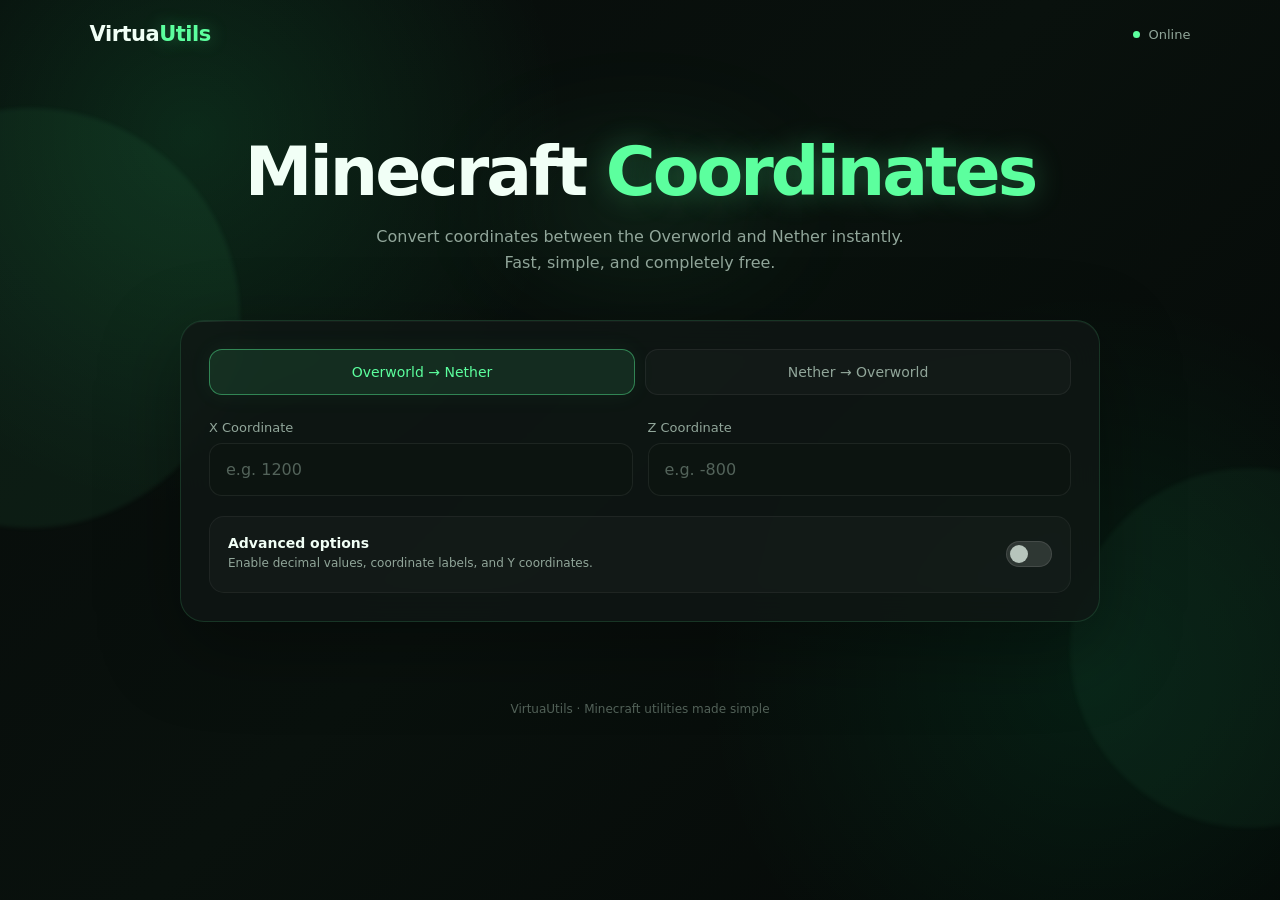
==== commit 10681587: "Update index.html" ====
--- a/index.html
+++ b/index.html
@@ -3,8 +3,9 @@
 <head>
     <meta charset="UTF-8">
     <meta name="viewport" content="width=device-width, initial-scale=1.0">
-<title>Minecraft Coordinate Converter | VirtuaUtils</title>
-<meta name="description" content="Convert Minecraft Overworld coordinates to Nether coordinates and back instantly.">
+    <meta name="theme-color" content="#070b0a">
+    <meta name="description" content="Convert Minecraft Overworld coordinates to Nether coordinates and back instantly.">
+    <title>Minecraft Coordinate Converter | VirtuaUtils</title>
 <style>
     * {
         box-sizing: border-box;
@@ -14,43 +15,112 @@
     :root {
         --bg: #070b0a;
         --card: rgba(15, 23, 20, 0.82);
-        --card-border: rgba(92, 255, 158, 0.12);
+        --card-border: rgba(92, 255, 158, 0.14);
         --text: #f1fff6;
         --muted: #91a69a;
         --green: #5cff9e;
+        --green-bright: #9affc0;
         --input: #0c1410;
+        --danger: #ff8f8f;
+    }
+    html {
+        scroll-behavior: smooth;
     }
     body {
         min-height: 100vh;
+        overflow-x: hidden;
+        color: var(--text);
         font-family: Inter, system-ui, -apple-system, BlinkMacSystemFont, "Segoe UI", sans-serif;
-        color: var(--text);
         background:
-            radial-gradient(circle at 20% 20%, rgba(44, 255, 135, 0.08), transparent 30%),
-            radial-gradient(circle at 80% 70%, rgba(0, 255, 140, 0.06), transparent 30%),
-            var(--bg);
-        overflow-x: hidden;
-    }
-    body::before {
+            radial-gradient(circle at 15% 15%, rgba(44, 255, 135, 0.12), transparent 28%),
+            radial-gradient(circle at 85% 75%, rgba(0, 255, 140, 0.08), transparent 30%),
+            linear-gradient(135deg, #070b0a, #09110d 48%, #050807);
+    }
+    body::before,
+    body::after {
         content: "";
         position: fixed;
-        inset: -50%;
         z-index: -1;
-        background:
-            linear-gradient(
-                115deg,
-                transparent 40%,
-                rgba(92, 255, 158, 0.025) 50%,
-                transparent 60%
-            );
-        animation: backgroundMove 12s linear infinite;
         pointer-events: none;
-    }
-    @keyframes backgroundMove {
+        border-radius: 50%;
+        filter: blur(2px);
+    }
+    body::before {
+        width: 420px;
+        height: 420px;
+        top: 12%;
+        left: -180px;
+        background: rgba(92, 255, 158, 0.06);
+        animation: floatOrb 12s ease-in-out infinite;
+    }
+    body::after {
+        width: 360px;
+        height: 360px;
+        right: -150px;
+        bottom: 8%;
+        background: rgba(92, 255, 158, 0.045);
+        animation: floatOrb 15s ease-in-out infinite reverse;
+    }
+    body::selection {
+        color: var(--bg);
+        background: var(--green);
+    }
+    button,
+    input {
+        font: inherit;
+    }
+    button:focus-visible,
+    input:focus-visible,
+    .switch input:focus-visible + .switch-track {
+        outline: 2px solid var(--green);
+        outline-offset: 3px;
+    }
+    @keyframes floatOrb {
+        0%, 100% {
+            transform: translate3d(0, 0, 0) scale(1);
+        }
+        50% {
+            transform: translate3d(35px, -25px, 0) scale(1.08);
+        }
+    }
+    @keyframes pulse {
+        0%, 100% {
+            opacity: 1;
+            transform: scale(1);
+            box-shadow: 0 0 12px var(--green);
+        }
+        50% {
+            opacity: 0.45;
+            transform: scale(0.72);
+            box-shadow: 0 0 5px var(--green);
+        }
+    }
+    @keyframes fadeUp {
         from {
-            transform: translateX(-10%) rotate(0deg);
+            opacity: 0;
+            transform: translateY(24px);
         }
         to {
-            transform: translateX(10%) rotate(360deg);
+            opacity: 1;
+            transform: translateY(0);
+        }
+    }
+    @keyframes resultIn {
+        from {
+            opacity: 0;
+            transform: translateY(12px) scale(0.98);
+        }
+        to {
+            opacity: 1;
+            transform: translateY(0) scale(1);
+        }
+    }
+    @keyframes shimmer {
+        from {
+            transform: translateX(-120%);
+        }
+        to {
+            transform: translateX(120%);
         }
     }
     nav {
@@ -59,6 +129,7 @@
         display: flex;
         align-items: center;
         justify-content: space-between;
+        animation: fadeUp 0.7s ease both;
     }
     .logo {
         font-size: 21px;
@@ -67,6 +138,7 @@
     }
     .logo span {
         color: var(--green);
+        text-shadow: 0 0 18px rgba(92, 255, 158, 0.35);
     }
     .status {
         display: flex;
@@ -80,27 +152,30 @@
         height: 7px;
         border-radius: 50%;
         background: var(--green);
-        box-shadow: 0 0 12px var(--green);
         animation: pulse 2s infinite;
-    }
-    @keyframes pulse {
-        0%, 100% {
-            opacity: 1;
-            transform: scale(1);
-        }
-        50% {
-            opacity: 0.45;
-            transform: scale(0.75);
-        }
     }
     main {
         width: min(920px, 92%);
         margin: 70px auto 80px;
     }
     .hero {
+        position: relative;
         text-align: center;
         margin-bottom: 45px;
-        animation: fadeUp 0.8s ease forwards;
+        animation: fadeUp 0.8s ease 0.08s both;
+    }
+    .hero::before {
+        content: "";
+        position: absolute;
+        z-index: -1;
+        top: 50%;
+        left: 50%;
+        width: 260px;
+        height: 120px;
+        transform: translate(-50%, -50%);
+        background: rgba(92, 255, 158, 0.08);
+        filter: blur(55px);
+        border-radius: 50%;
     }
     .hero h1 {
         font-size: clamp(38px, 7vw, 68px);
@@ -110,7 +185,7 @@
     }
     .hero h1 span {
         color: var(--green);
-        text-shadow: 0 0 30px rgba(92, 255, 158, 0.25);
+        text-shadow: 0 0 30px rgba(92, 255, 158, 0.3);
     }
     .hero p {
         max-width: 560px;
@@ -119,27 +194,30 @@
         font-size: 16px;
         line-height: 1.6;
     }
-    @keyframes fadeUp {
-        from {
-            opacity: 0;
-            transform: translateY(20px);
-        }
-        to {
-            opacity: 1;
-            transform: translateY(0);
-        }
-    }
     .converter {
-        background: var(--card);
+        position: relative;
+        overflow: hidden;
+        padding: 28px;
         border: 1px solid var(--card-border);
         border-radius: 24px;
-        padding: 28px;
+        background: var(--card);
         backdrop-filter: blur(18px);
         -webkit-backdrop-filter: blur(18px);
         box-shadow:
             0 25px 80px rgba(0, 0, 0, 0.35),
-            inset 0 1px 0 rgba(255, 255, 255, 0.025);
-        animation: fadeUp 0.9s ease 0.1s both;
+            inset 0 1px 0 rgba(255, 255, 255, 0.035);
+        animation: fadeUp 0.9s ease 0.16s both;
+    }
+    .converter::before {
+        content: "";
+        position: absolute;
+        top: 0;
+        left: -30%;
+        width: 35%;
+        height: 1px;
+        background: linear-gradient(90deg, transparent, var(--green), transparent);
+        opacity: 0.7;
+        animation: shimmer 7s ease-in-out infinite;
     }
     .mode-buttons {
         display: grid;
@@ -147,24 +225,43 @@
         gap: 10px;
         margin-bottom: 25px;
     }
+    .mode,
+    .copy-button {
+        position: relative;
+        overflow: hidden;
+    }
     .mode {
-        border: 1px solid rgba(255,255,255,0.06);
-        background: rgba(255,255,255,0.025);
+        border: 1px solid rgba(255, 255, 255, 0.06);
+        background: rgba(255, 255, 255, 0.025);
         color: var(--muted);
         padding: 14px;
         border-radius: 13px;
         cursor: pointer;
         font-size: 14px;
-        transition: 0.25s ease;
+        transition: transform 0.25s ease, border-color 0.25s ease, background 0.25s ease, color 0.25s ease;
+    }
+    .mode::after,
+    .copy-button::after {
+        content: "";
+        position: absolute;
+        inset: 0;
+        background: linear-gradient(110deg, transparent 25%, rgba(255, 255, 255, 0.12), transparent 75%);
+        transform: translateX(-120%);
+        transition: transform 0.6s ease;
+    }
+    .mode:hover::after,
+    .copy-button:hover::after {
+        transform: translateX(120%);
     }
     .mode:hover {
-        border-color: rgba(92,255,158,0.25);
-        transform: translateY(-1px);
+        border-color: rgba(92, 255, 158, 0.3);
+        transform: translateY(-2px);
     }
     .mode.active {
-        background: rgba(92,255,158,0.09);
-        border-color: rgba(92,255,158,0.35);
+        background: rgba(92, 255, 158, 0.1);
+        border-color: rgba(92, 255, 158, 0.42);
         color: var(--green);
+        box-shadow: 0 0 24px rgba(92, 255, 158, 0.06);
     }
     .coordinates {
         display: grid;
@@ -180,27 +277,44 @@
     input {
         width: 100%;
         padding: 16px;
+        border: 1px solid rgba(255, 255, 255, 0.07);
         border-radius: 13px;
-        border: 1px solid rgba(255,255,255,0.07);
+        outline: none;
         background: var(--input);
         color: var(--text);
-        outline: none;
         font-size: 16px;
-        transition: 0.25s ease;
+        transition: border-color 0.25s ease, box-shadow 0.25s ease, transform 0.25s ease;
+    }
+    input:hover {
+        border-color: rgba(92, 255, 158, 0.2);
     }
     input:focus {
-        border-color: rgba(92,255,158,0.55);
-        box-shadow: 0 0 0 4px rgba(92,255,158,0.06);
+        border-color: rgba(92, 255, 158, 0.6);
+        box-shadow: 0 0 0 4px rgba(92, 255, 158, 0.07), 0 0 22px rgba(92, 255, 158, 0.06);
+        transform: translateY(-1px);
     }
     input::placeholder {
         color: #53635a;
+    }
+    input::-webkit-outer-spin-button,
+    input::-webkit-inner-spin-button {
+        margin: 0;
+        -webkit-appearance: none;
+    }
+    input[type="number"] {
+        -moz-appearance: textfield;
     }
     .advanced-settings {
         margin-top: 20px;
         padding: 18px;
+        border: 1px solid rgba(255, 255, 255, 0.05);
         border-radius: 15px;
-        background: rgba(255,255,255,0.025);
-        border: 1px solid rgba(255,255,255,0.05);
+        background: rgba(255, 255, 255, 0.025);
+        transition: border-color 0.25s ease, background 0.25s ease;
+    }
+    .advanced-settings:has(.advanced-options.show) {
+        border-color: rgba(92, 255, 158, 0.18);
+        background: rgba(92, 255, 158, 0.035);
     }
     .advanced-header {
         display: flex;
@@ -228,6 +342,7 @@
         flex: 0 0 auto;
         width: 46px;
         height: 26px;
+        margin: 0;
     }
     .switch input {
         position: absolute;
@@ -238,9 +353,9 @@
     .switch-track {
         position: absolute;
         inset: 0;
+        border: 1px solid rgba(255, 255, 255, 0.1);
         border-radius: 999px;
-        background: rgba(255,255,255,0.12);
-        border: 1px solid rgba(255,255,255,0.1);
+        background: rgba(255, 255, 255, 0.12);
         cursor: pointer;
         transition: 0.25s ease;
     }
@@ -256,22 +371,36 @@
         transition: 0.25s ease;
     }
     .switch input:checked + .switch-track {
-        background: rgba(92,255,158,0.25);
-        border-color: rgba(92,255,158,0.5);
+        border-color: rgba(92, 255, 158, 0.5);
+        background: rgba(92, 255, 158, 0.25);
     }
     .switch input:checked + .switch-track::after {
         transform: translateX(20px);
         background: var(--green);
-        box-shadow: 0 0 12px rgba(92,255,158,0.45);
+        box-shadow: 0 0 12px rgba(92, 255, 158, 0.45);
     }
     .advanced-options {
-        display: none;
+        display: grid;
+        grid-template-rows: 0fr;
+        margin-top: 0;
+        padding-top: 0;
+        border-top: 1px solid transparent;
+        opacity: 0;
+        overflow: hidden;
+        transition: grid-template-rows 0.35s ease, margin-top 0.35s ease, padding-top 0.35s ease, opacity 0.25s ease, border-color 0.35s ease;
+    }
+    .advanced-options > * {
+        min-height: 0;
+    }
+    .advanced-options.show {
+        grid-template-rows: 1fr;
         margin-top: 18px;
         padding-top: 16px;
-        border-top: 1px solid rgba(255,255,255,0.06);
-    }
-    .advanced-options.show {
-        display: block;
+        border-top-color: rgba(255, 255, 255, 0.06);
+        opacity: 1;
+    }
+    .advanced-options-inner {
+        min-height: 0;
     }
     .setting {
         display: flex;
@@ -280,6 +409,11 @@
         margin-top: 12px;
         color: var(--muted);
         font-size: 13px;
+        cursor: pointer;
+        transition: color 0.2s ease;
+    }
+    .setting:hover {
+        color: var(--text);
     }
     .setting:first-child {
         margin-top: 0;
@@ -290,11 +424,20 @@
         cursor: pointer;
     }
     .y-input {
-        display: none;
+        display: grid;
+        grid-template-rows: 0fr;
+        margin-top: 0;
+        opacity: 0;
+        overflow: hidden;
+        transition: grid-template-rows 0.35s ease, margin-top 0.35s ease, opacity 0.25s ease;
+    }
+    .y-input > div {
+        min-height: 0;
+    }
+    .y-input.show {
+        grid-template-rows: 1fr;
         margin-top: 15px;
-    }
-    .y-input.show {
-        display: block;
+        opacity: 1;
     }
     .setting-note {
         margin-top: 12px;
@@ -303,26 +446,17 @@
         line-height: 1.5;
     }
     .result {
+        position: relative;
         margin-top: 22px;
         padding: 22px;
+        border: 1px solid rgba(92, 255, 158, 0.14);
         border-radius: 16px;
-        background: rgba(92,255,158,0.045);
-        border: 1px solid rgba(92,255,158,0.12);
+        background: linear-gradient(135deg, rgba(92, 255, 158, 0.07), rgba(92, 255, 158, 0.025));
         display: none;
-        animation: resultIn 0.4s ease forwards;
     }
     .result.show {
         display: block;
-    }
-    @keyframes resultIn {
-        from {
-            opacity: 0;
-            transform: scale(0.98) translateY(8px);
-        }
-        to {
-            opacity: 1;
-            transform: scale(1) translateY(0);
-        }
+        animation: resultIn 0.45s ease both;
     }
     .result-title {
         color: var(--muted);
@@ -330,35 +464,42 @@
         margin-bottom: 8px;
     }
     .result-coordinates {
+        color: var(--green-bright);
         font-size: 28px;
         font-weight: 800;
-        color: var(--green);
-        letter-spacing: 0.08em;
+        letter-spacing: normal;
         word-break: break-word;
+        text-shadow: 0 0 22px rgba(92, 255, 158, 0.18);
     }
     .copy-button {
         width: 100%;
         margin-top: 20px;
         padding: 13px;
-        border: 1px solid rgba(92,255,158,0.2);
+        border: 1px solid rgba(92, 255, 158, 0.22);
         border-radius: 11px;
-        background: rgba(92,255,158,0.07);
+        background: rgba(92, 255, 158, 0.08);
         color: var(--green);
         font-weight: 700;
         cursor: pointer;
-        transition: 0.25s ease;
+        transition: transform 0.25s ease, background 0.25s ease, border-color 0.25s ease;
     }
     .copy-button:hover {
-        background: rgba(92,255,158,0.12);
-        transform: translateY(-1px);
+        border-color: rgba(92, 255, 158, 0.42);
+        background: rgba(92, 255, 158, 0.15);
+        transform: translateY(-2px);
+    }
+    .copy-button:active,
+    .mode:active {
+        transform: translateY(0) scale(0.98);
     }
     .copy-button.copied {
-        background: rgba(92,255,158,0.18);
+        border-color: rgba(92, 255, 158, 0.55);
+        background: rgba(92, 255, 158, 0.2);
     }
     .note {
         margin-top: 16px;
         padding-top: 16px;
-        border-top: 1px solid rgba(255,255,255,0.06);
+        border-top: 1px solid rgba(255, 255, 255, 0.06);
         color: var(--muted);
         font-size: 12px;
         line-height: 1.5;
@@ -367,10 +508,11 @@
         color: var(--text);
     }
     footer {
-        text-align: center;
+        padding: 0 20px 35px;
         color: #526158;
         font-size: 12px;
-        padding: 0 20px 35px;
+        text-align: center;
+        animation: fadeUp 1s ease 0.3s both;
     }
     @media (max-width: 600px) {
         nav {
@@ -386,9 +528,7 @@
             padding: 18px;
             border-radius: 19px;
         }
-        .coordinates {
-            grid-template-columns: 1fr;
-        }
+        .coordinates,
         .mode-buttons {
             grid-template-columns: 1fr;
         }
@@ -397,15 +537,25 @@
         }
         .result-coordinates {
             font-size: 23px;
+        }
+    }
+    @media (prefers-reduced-motion: reduce) {
+        *,
+        *::before,
+        *::after {
+            scroll-behavior: auto !important;
+            animation-duration: 0.01ms !important;
+            animation-iteration-count: 1 !important;
+            transition-duration: 0.01ms !important;
         }
     }
 </style>
 </head>
 <body>
-<nav>
-    <div class="logo">
-        Virtua<span>Utils</span>
-    </div>
+    <nav>
+        <div class="logo">
+            Virtua<span>Utils</span>
+        </div>
     <div class="status">
         <div class="status-dot"></div>
         Online
@@ -413,9 +563,7 @@
 </nav>
 <main>
     <section class="hero">
-        <h1>
-            Minecraft <span>Coordinates</span>
-        </h1>
+        <h1>Minecraft <span>Coordinates</span></h1>
         <p>
             Convert coordinates between the Overworld and Nether instantly.
             Fast, simple, and completely free.
@@ -423,31 +571,21 @@
     </section>
     <section class="converter">
         <div class="mode-buttons">
-            <button class="mode active" id="overworldMode">
+            <button class="mode active" id="overworldMode" type="button">
                 Overworld → Nether
             </button>
-            <button class="mode" id="netherMode">
+            <button class="mode" id="netherMode" type="button">
                 Nether → Overworld
             </button>
         </div>
         <div class="coordinates">
             <div>
                 <label for="x">X Coordinate</label>
-                <input
-                    id="x"
-                    type="number"
-                    inputmode="decimal"
-                    placeholder="e.g. 1200"
-                >
+                <input id="x" type="number" inputmode="decimal" placeholder="e.g. 1200">
             </div>
             <div>
                 <label for="z">Z Coordinate</label>
-                <input
-                    id="z"
-                    type="number"
-                    inputmode="decimal"
-                    placeholder="e.g. -800"
-                >
+                <input id="z" type="number" inputmode="decimal" placeholder="e.g. -800">
             </div>
         </div>
         <div class="advanced-settings">
@@ -464,45 +602,42 @@
                 </label>
             </div>
             <div class="advanced-options" id="advancedOptions">
-                <label class="setting">
-                    <input type="checkbox" id="decimalsToggle">
-                    Allow decimals
-                </label>
-                <label class="setting">
-                    <input type="checkbox" id="lettersToggle">
-                    Include coordinate letters
-                </label>
-                <label class="setting">
-                    <input type="checkbox" id="yToggle">
-                    Include Y coordinate
-                </label>
-                <div class="setting-note">
-                    Y stays the same between the Overworld and Nether.
-                    If you want to enter or display Y, enable advanced options and turn on
-                    <strong>Include Y coordinate</strong>.
+                <div class="advanced-options-inner">
+                    <label class="setting">
+                        <input type="checkbox" id="decimalsToggle">
+                        Allow decimals
+                    </label>
+                    <label class="setting">
+                        <input type="checkbox" id="lettersToggle">
+                        Include coordinate letters
+                    </label>
+                    <label class="setting">
+                        <input type="checkbox" id="yToggle">
+                        Include Y coordinate
+                    </label>
+                    <div class="setting-note">
+                        Y stays the same between the Overworld and Nether.
+                        If you want to enter or display Y, enable advanced options and turn on
+                        <strong>Include Y coordinate</strong>.
+                    </div>
                 </div>
             </div>
         </div>
         <div class="y-input" id="yInputContainer">
-            <label for="y">
-                Y Coordinate
-                <span style="opacity: 0.6;">(optional)</span>
-            </label>
-            <input
-                id="y"
-                type="number"
-                inputmode="decimal"
-                placeholder="e.g. 64"
-            >
+            <div>
+                <label for="y">
+                    Y Coordinate
+                    <span style="opacity: 0.6;">(optional)</span>
+                </label>
+                <input id="y" type="number" inputmode="decimal" placeholder="e.g. 64">
+            </div>
         </div>
-        <div class="result" id="result">
-            <div class="result-title">
-                Converted coordinates
-            </div>
+        <div class="result" id="result" aria-live="polite">
+            <div class="result-title">Converted coordinates</div>
             <div class="result-coordinates" id="resultCoordinates">
                 X: 0, Z: 0
             </div>
-            <button class="copy-button" id="copyButton">
+            <button class="copy-button" id="copyButton" type="button">
                 Copy Coordinates
             </button>
             <div class="note">
@@ -540,52 +675,56 @@
         if (!decimalsToggle.checked) {
             return Math.round(number).toString();
         }
-        return number
-            .toFixed(2)
-            .replace(/\.?0+$/, "");
+        return number.toFixed(2).replace(/\.?0+$/, "");
     }
     function getConvertedCoordinates() {
         const xValue = xInput.value.trim();
         const zValue = zInput.value.trim();
-        if (xValue === "" || zValue === "") {
+        const yValue = yInput.value.trim();
+        const hasX = xValue !== "";
+        const hasZ = zValue !== "";
+        const hasY = advancedToggle.checked && yToggle.checked && yValue !== "";
+        if (!hasX && !hasZ && !hasY) {
             return null;
         }
-        const x = Number(xValue);
-        const z = Number(zValue);
-        if (!Number.isFinite(x) || !Number.isFinite(z)) {
+        const x = hasX ? Number(xValue) : null;
+        const z = hasZ ? Number(zValue) : null;
+        const y = hasY ? Number(yValue) : null;
+        if (
+            (hasX && !Number.isFinite(x)) ||
+            (hasZ && !Number.isFinite(z)) ||
+            (hasY && !Number.isFinite(y))
+        ) {
             return null;
         }
-        const convertedX = mode === "overworld" ? x / 8 : x * 8;
-        const convertedZ = mode === "overworld" ? z / 8 : z * 8;
-        let y = null;
-        if (advancedToggle.checked && yToggle.checked && yInput.value.trim() !== "") {
-            const parsedY = Number(yInput.value);
-            if (Number.isFinite(parsedY)) {
-                y = parsedY;
-            }
-        }
         return {
-            x: convertedX,
+            x: x === null ? null : mode === "overworld" ? x / 8 : x * 8,
             y,
-            z: convertedZ
+            z: z === null ? null : mode === "overworld" ? z / 8 : z * 8
         };
     }
     function buildCoordinateText(coordinates, forCopy = false) {
-        const x = formatNumber(coordinates.x);
-        const z = formatNumber(coordinates.z);
-        const y = coordinates.y === null ? null : formatNumber(coordinates.y);
-        const values = y === null ? [x, z] : [x, y, z];
+        const values = [];
+        const labeledValues = [];
+        if (coordinates.x !== null) {
+            const x = formatNumber(coordinates.x);
+            values.push(x);
+            labeledValues.push(`X: ${x}`);
+        }
+        if (coordinates.y !== null) {
+            const y = formatNumber(coordinates.y);
+            values.push(y);
+            labeledValues.push(`Y: ${y}`);
+        }
+        if (coordinates.z !== null) {
+            const z = formatNumber(coordinates.z);
+            values.push(z);
+            labeledValues.push(`Z: ${z}`);
+        }
         if (!lettersToggle.checked) {
             return values.join(", ");
         }
-        if (y === null) {
-            return forCopy
-                ? `X: ${x}, Z: ${z}`
-                : `X: ${x}  Z: ${z}`;
-        }
-        return forCopy
-            ? `X: ${x}, Y: ${y}, Z: ${z}`
-            : `X: ${x}  Y: ${y}  Z: ${z}`;
+        return labeledValues.join(forCopy ? ", " : "  ");
     }
     function convertCoordinates() {
         const coordinates = getConvertedCoordinates();
@@ -594,6 +733,8 @@
             return;
         }
         resultCoordinates.textContent = buildCoordinateText(coordinates);
+        result.classList.remove("show");
+        void result.offsetWidth;
         result.classList.add("show");
     }
     function updateAdvancedSettings() {
@@ -612,18 +753,15 @@
         yInput.step = allowDecimals ? "any" : "1";
         convertCoordinates();
     }
-    overworldMode.addEventListener("click", () => {
-        mode = "overworld";
-        overworldMode.classList.add("active");
-        netherMode.classList.remove("active");
+    function setMode(nextMode) {
+        mode = nextMode;
+        const isOverworld = mode === "overworld";
+        overworldMode.classList.toggle("active", isOverworld);
+        netherMode.classList.toggle("active", !isOverworld);
         convertCoordinates();
-    });
-    netherMode.addEventListener("click", () => {
-        mode = "nether";
-        netherMode.classList.add("active");
-        overworldMode.classList.remove("active");
-        convertCoordinates();
-    });
+    }
+    overworldMode.addEventListener("click", () => setMode("overworld"));
+    netherMode.addEventListener("click", () => setMode("nether"));
     advancedToggle.addEventListener("change", () => {
         updateAdvancedSettings();
         updateInputModes();
@@ -637,9 +775,9 @@
         }
         convertCoordinates();
     });
-    xInput.addEventListener("input", convertCoordinates);
-    yInput.addEventListener("input", convertCoordinates);
-    zInput.addEventListener("input", convertCoordinates);
+    [xInput, yInput, zInput].forEach((input) => {
+        input.addEventListener("input", convertCoordinates);
+    });
     copyButton.addEventListener("click", async () => {
         const coordinates = getConvertedCoordinates();
         if (!coordinates) {
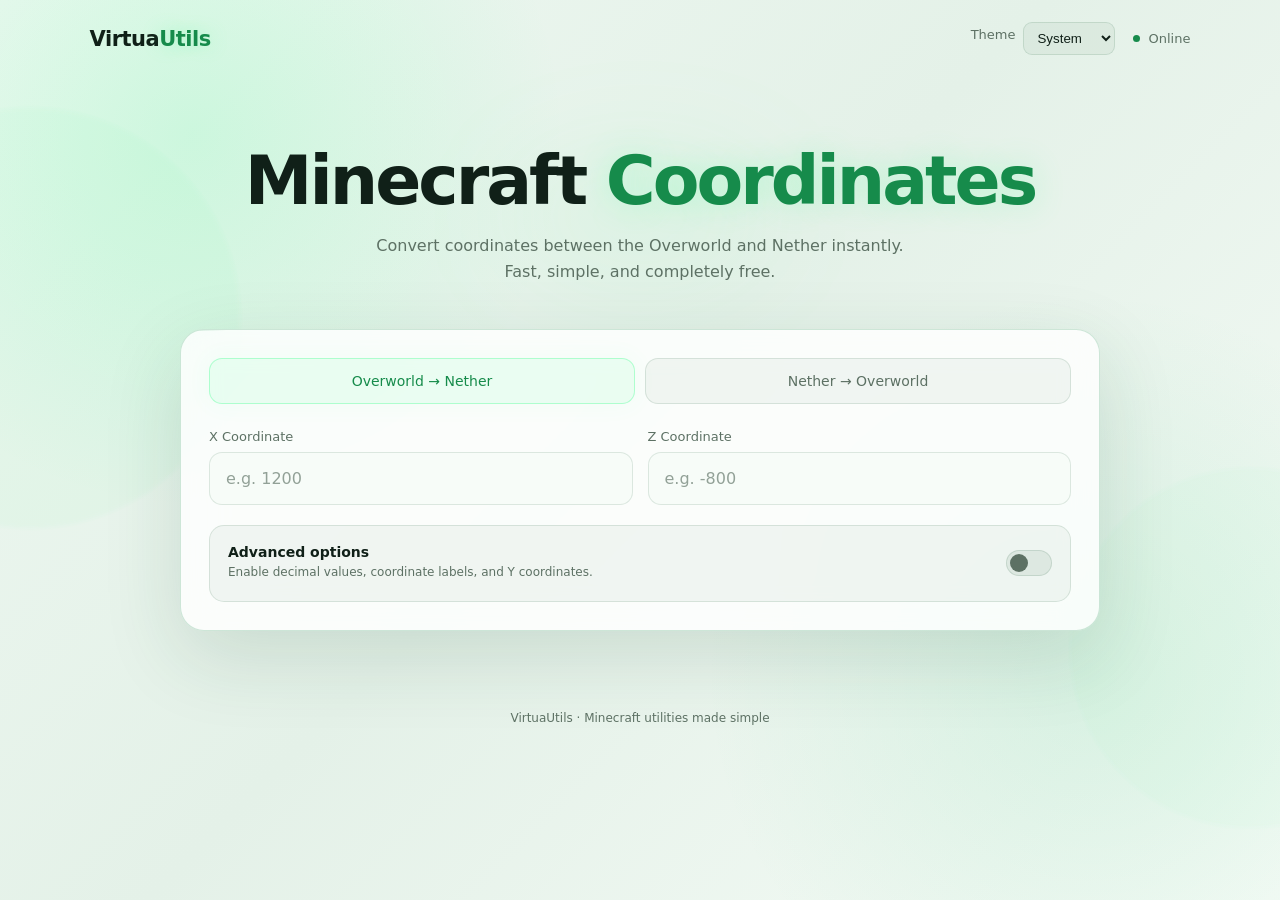
==== commit 8e0b000c: "Update index.html" ====
--- a/index.html
+++ b/index.html
@@ -3,7 +3,7 @@
 <head>
     <meta charset="UTF-8">
     <meta name="viewport" content="width=device-width, initial-scale=1.0">
-    <meta name="theme-color" content="#070b0a">
+    <meta name="theme-color" content="#0b100d">
     <meta name="description" content="Convert Minecraft Overworld coordinates to Nether coordinates and back instantly.">
     <title>Minecraft Coordinate Converter | VirtuaUtils</title>
 <style>
@@ -13,15 +13,38 @@
         padding: 0;
     }
     :root {
-        --bg: #070b0a;
-        --card: rgba(15, 23, 20, 0.82);
-        --card-border: rgba(92, 255, 158, 0.14);
+        color-scheme: dark;
+        --bg: #0b100d;
+        --bg-deep: #070b09;
+        --card: rgba(18, 28, 23, 0.86);
+        --card-border: rgba(92, 255, 158, 0.16);
         --text: #f1fff6;
-        --muted: #91a69a;
+        --muted: #9aafa1;
         --green: #5cff9e;
-        --green-bright: #9affc0;
-        --input: #0c1410;
+        --green-bright: #a4ffc5;
+        --input: #101a14;
         --danger: #ff8f8f;
+        --shadow: rgba(0, 0, 0, 0.32);
+        --surface: rgba(255, 255, 255, 0.035);
+        --surface-strong: rgba(255, 255, 255, 0.07);
+        --line: rgba(255, 255, 255, 0.08);
+    }
+    html[data-theme="light"] {
+        color-scheme: light;
+        --bg: #eef8f1;
+        --bg-deep: #e4f1e8;
+        --card: rgba(255, 255, 255, 0.82);
+        --card-border: rgba(24, 137, 72, 0.2);
+        --text: #102018;
+        --muted: #5d7164;
+        --green: #168b4b;
+        --green-bright: #08783d;
+        --input: #f7fcf8;
+        --danger: #c43d3d;
+        --shadow: rgba(31, 75, 48, 0.14);
+        --surface: rgba(16, 80, 42, 0.045);
+        --surface-strong: rgba(16, 80, 42, 0.08);
+        --line: rgba(16, 80, 42, 0.12);
     }
     html {
         scroll-behavior: smooth;
@@ -32,9 +55,16 @@
         color: var(--text);
         font-family: Inter, system-ui, -apple-system, BlinkMacSystemFont, "Segoe UI", sans-serif;
         background:
-            radial-gradient(circle at 15% 15%, rgba(44, 255, 135, 0.12), transparent 28%),
-            radial-gradient(circle at 85% 75%, rgba(0, 255, 140, 0.08), transparent 30%),
-            linear-gradient(135deg, #070b0a, #09110d 48%, #050807);
+            radial-gradient(circle at 15% 15%, rgba(44, 255, 135, 0.14), transparent 28%),
+            radial-gradient(circle at 85% 75%, rgba(0, 255, 140, 0.09), transparent 30%),
+            linear-gradient(135deg, var(--bg), var(--bg-deep) 48%, var(--bg));
+        transition: background 0.3s ease, color 0.3s ease;
+    }
+    html[data-theme="light"] body {
+        background:
+            radial-gradient(circle at 15% 15%, rgba(44, 255, 135, 0.16), transparent 28%),
+            radial-gradient(circle at 85% 75%, rgba(0, 180, 90, 0.1), transparent 30%),
+            linear-gradient(135deg, var(--bg), var(--bg-deep) 48%, #f5fbf6);
     }
     body::before,
     body::after {
@@ -44,6 +74,7 @@
         pointer-events: none;
         border-radius: 50%;
         filter: blur(2px);
+        opacity: 0.8;
     }
     body::before {
         width: 420px;
@@ -51,7 +82,7 @@
         top: 12%;
         left: -180px;
         background: rgba(92, 255, 158, 0.06);
-        animation: floatOrb 12s ease-in-out infinite;
+        animation: floatOrb 18s ease-in-out infinite;
     }
     body::after {
         width: 360px;
@@ -59,7 +90,7 @@
         right: -150px;
         bottom: 8%;
         background: rgba(92, 255, 158, 0.045);
-        animation: floatOrb 15s ease-in-out infinite reverse;
+        animation: floatOrb 22s ease-in-out infinite reverse;
     }
     body::selection {
         color: var(--bg);
@@ -71,7 +102,8 @@
     }
     button:focus-visible,
     input:focus-visible,
-    .switch input:focus-visible + .switch-track {
+    .switch input:focus-visible + .switch-track,
+    .theme-select:focus-visible {
         outline: 2px solid var(--green);
         outline-offset: 3px;
     }
@@ -80,25 +112,25 @@
             transform: translate3d(0, 0, 0) scale(1);
         }
         50% {
-            transform: translate3d(35px, -25px, 0) scale(1.08);
+            transform: translate3d(24px, -18px, 0) scale(1.04);
         }
     }
     @keyframes pulse {
         0%, 100% {
             opacity: 1;
             transform: scale(1);
-            box-shadow: 0 0 12px var(--green);
+            box-shadow: 0 0 10px var(--green);
         }
         50% {
-            opacity: 0.45;
-            transform: scale(0.72);
+            opacity: 0.55;
+            transform: scale(0.82);
             box-shadow: 0 0 5px var(--green);
         }
     }
     @keyframes fadeUp {
         from {
             opacity: 0;
-            transform: translateY(24px);
+            transform: translateY(14px);
         }
         to {
             opacity: 1;
@@ -108,11 +140,11 @@
     @keyframes resultIn {
         from {
             opacity: 0;
-            transform: translateY(12px) scale(0.98);
+            transform: translateY(8px);
         }
         to {
             opacity: 1;
-            transform: translateY(0) scale(1);
+            transform: translateY(0);
         }
     }
     @keyframes shimmer {
@@ -120,7 +152,7 @@
             transform: translateX(-120%);
         }
         to {
-            transform: translateX(120%);
+            transform: translateX(360%);
         }
     }
     nav {
@@ -129,7 +161,8 @@
         display: flex;
         align-items: center;
         justify-content: space-between;
-        animation: fadeUp 0.7s ease both;
+        gap: 20px;
+        animation: fadeUp 0.55s ease both;
     }
     .logo {
         font-size: 21px;
@@ -139,6 +172,11 @@
     .logo span {
         color: var(--green);
         text-shadow: 0 0 18px rgba(92, 255, 158, 0.35);
+    }
+    .nav-actions {
+        display: flex;
+        align-items: center;
+        gap: 18px;
     }
     .status {
         display: flex;
@@ -152,7 +190,23 @@
         height: 7px;
         border-radius: 50%;
         background: var(--green);
-        animation: pulse 2s infinite;
+        animation: pulse 2.8s ease-in-out infinite;
+    }
+    .theme-control {
+        display: flex;
+        align-items: center;
+        gap: 8px;
+        color: var(--muted);
+        font-size: 13px;
+    }
+    .theme-select {
+        min-width: 92px;
+        padding: 7px 9px;
+        border: 1px solid var(--line);
+        border-radius: 9px;
+        background: var(--surface);
+        color: var(--text);
+        cursor: pointer;
     }
     main {
         width: min(920px, 92%);
@@ -162,7 +216,7 @@
         position: relative;
         text-align: center;
         margin-bottom: 45px;
-        animation: fadeUp 0.8s ease 0.08s both;
+        animation: fadeUp 0.65s ease 0.06s both;
     }
     .hero::before {
         content: "";
@@ -204,9 +258,10 @@
         backdrop-filter: blur(18px);
         -webkit-backdrop-filter: blur(18px);
         box-shadow:
-            0 25px 80px rgba(0, 0, 0, 0.35),
-            inset 0 1px 0 rgba(255, 255, 255, 0.035);
-        animation: fadeUp 0.9s ease 0.16s both;
+            0 25px 80px var(--shadow),
+            inset 0 1px 0 rgba(255, 255, 255, 0.05);
+        animation: fadeUp 0.7s ease 0.12s both;
+        transition: background 0.3s ease, border-color 0.3s ease, box-shadow 0.3s ease;
     }
     .converter::before {
         content: "";
@@ -217,7 +272,7 @@
         height: 1px;
         background: linear-gradient(90deg, transparent, var(--green), transparent);
         opacity: 0.7;
-        animation: shimmer 7s ease-in-out infinite;
+        animation: shimmer 10s ease-in-out infinite;
     }
     .mode-buttons {
         display: grid;
@@ -231,14 +286,14 @@
         overflow: hidden;
     }
     .mode {
-        border: 1px solid rgba(255, 255, 255, 0.06);
-        background: rgba(255, 255, 255, 0.025);
+        border: 1px solid var(--line);
+        background: var(--surface);
         color: var(--muted);
         padding: 14px;
         border-radius: 13px;
         cursor: pointer;
         font-size: 14px;
-        transition: transform 0.25s ease, border-color 0.25s ease, background 0.25s ease, color 0.25s ease;
+        transition: transform 0.2s ease, border-color 0.2s ease, background 0.2s ease, color 0.2s ease;
     }
     .mode::after,
     .copy-button::after {
@@ -247,7 +302,8 @@
         inset: 0;
         background: linear-gradient(110deg, transparent 25%, rgba(255, 255, 255, 0.12), transparent 75%);
         transform: translateX(-120%);
-        transition: transform 0.6s ease;
+        transition: transform 0.55s ease;
+        pointer-events: none;
     }
     .mode:hover::after,
     .copy-button:hover::after {
@@ -277,13 +333,13 @@
     input {
         width: 100%;
         padding: 16px;
-        border: 1px solid rgba(255, 255, 255, 0.07);
+        border: 1px solid var(--line);
         border-radius: 13px;
         outline: none;
         background: var(--input);
         color: var(--text);
         font-size: 16px;
-        transition: border-color 0.25s ease, box-shadow 0.25s ease, transform 0.25s ease;
+        transition: border-color 0.2s ease, box-shadow 0.2s ease, transform 0.2s ease, background 0.3s ease;
     }
     input:hover {
         border-color: rgba(92, 255, 158, 0.2);
@@ -294,7 +350,8 @@
         transform: translateY(-1px);
     }
     input::placeholder {
-        color: #53635a;
+        color: var(--muted);
+        opacity: 0.65;
     }
     input::-webkit-outer-spin-button,
     input::-webkit-inner-spin-button {
@@ -307,9 +364,9 @@
     .advanced-settings {
         margin-top: 20px;
         padding: 18px;
-        border: 1px solid rgba(255, 255, 255, 0.05);
+        border: 1px solid var(--line);
         border-radius: 15px;
-        background: rgba(255, 255, 255, 0.025);
+        background: var(--surface);
         transition: border-color 0.25s ease, background 0.25s ease;
     }
     .advanced-settings:has(.advanced-options.show) {
@@ -353,9 +410,9 @@
     .switch-track {
         position: absolute;
         inset: 0;
-        border: 1px solid rgba(255, 255, 255, 0.1);
+        border: 1px solid var(--line);
         border-radius: 999px;
-        background: rgba(255, 255, 255, 0.12);
+        background: var(--surface-strong);
         cursor: pointer;
         transition: 0.25s ease;
     }
@@ -367,7 +424,7 @@
         width: 18px;
         height: 18px;
         border-radius: 50%;
-        background: #b7c5bc;
+        background: var(--muted);
         transition: 0.25s ease;
     }
     .switch input:checked + .switch-track {
@@ -379,24 +436,28 @@
         background: var(--green);
         box-shadow: 0 0 12px rgba(92, 255, 158, 0.45);
     }
-    .advanced-options {
+    .advanced-options,
+    .y-input {
         display: grid;
         grid-template-rows: 0fr;
+        overflow: hidden;
+        opacity: 0;
+        transition: grid-template-rows 0.3s ease, margin-top 0.3s ease, padding-top 0.3s ease, opacity 0.2s ease, border-color 0.3s ease;
+    }
+    .advanced-options {
         margin-top: 0;
         padding-top: 0;
         border-top: 1px solid transparent;
-        opacity: 0;
-        overflow: hidden;
-        transition: grid-template-rows 0.35s ease, margin-top 0.35s ease, padding-top 0.35s ease, opacity 0.25s ease, border-color 0.35s ease;
-    }
-    .advanced-options > * {
+    }
+    .advanced-options > *,
+    .y-input > div {
         min-height: 0;
     }
     .advanced-options.show {
         grid-template-rows: 1fr;
         margin-top: 18px;
         padding-top: 16px;
-        border-top-color: rgba(255, 255, 255, 0.06);
+        border-top-color: var(--line);
         opacity: 1;
     }
     .advanced-options-inner {
@@ -424,15 +485,7 @@
         cursor: pointer;
     }
     .y-input {
-        display: grid;
-        grid-template-rows: 0fr;
         margin-top: 0;
-        opacity: 0;
-        overflow: hidden;
-        transition: grid-template-rows 0.35s ease, margin-top 0.35s ease, opacity 0.25s ease;
-    }
-    .y-input > div {
-        min-height: 0;
     }
     .y-input.show {
         grid-template-rows: 1fr;
@@ -456,7 +509,7 @@
     }
     .result.show {
         display: block;
-        animation: resultIn 0.45s ease both;
+        animation: resultIn 0.3s ease both;
     }
     .result-title {
         color: var(--muted);
@@ -481,7 +534,7 @@
         color: var(--green);
         font-weight: 700;
         cursor: pointer;
-        transition: transform 0.25s ease, background 0.25s ease, border-color 0.25s ease;
+        transition: transform 0.2s ease, background 0.2s ease, border-color 0.2s ease;
     }
     .copy-button:hover {
         border-color: rgba(92, 255, 158, 0.42);
@@ -499,7 +552,7 @@
     .note {
         margin-top: 16px;
         padding-top: 16px;
-        border-top: 1px solid rgba(255, 255, 255, 0.06);
+        border-top: 1px solid var(--line);
         color: var(--muted);
         font-size: 12px;
         line-height: 1.5;
@@ -509,14 +562,24 @@
     }
     footer {
         padding: 0 20px 35px;
-        color: #526158;
+        color: var(--muted);
         font-size: 12px;
         text-align: center;
-        animation: fadeUp 1s ease 0.3s both;
+        opacity: 0.75;
+        animation: fadeUp 0.7s ease 0.2s both;
     }
     @media (max-width: 600px) {
         nav {
             padding: 18px 5%;
+            align-items: flex-start;
+        }
+        .nav-actions {
+            align-items: flex-end;
+            flex-direction: column;
+            gap: 10px;
+        }
+        .theme-control {
+            font-size: 12px;
         }
         main {
             margin-top: 45px;
@@ -556,9 +619,19 @@
         <div class="logo">
             Virtua<span>Utils</span>
         </div>
-    <div class="status">
-        <div class="status-dot"></div>
-        Online
+    <div class="nav-actions">
+        <div class="theme-control">
+            <label for="themeSelect">Theme</label>
+            <select class="theme-select" id="themeSelect" aria-label="Choose color theme">
+                <option value="system">System</option>
+                <option value="light">Light</option>
+                <option value="dark">Dark</option>
+            </select>
+        </div>
+        <div class="status">
+            <div class="status-dot"></div>
+            Online
+        </div>
     </div>
 </nav>
 <main>
@@ -667,7 +740,23 @@
     const result = document.getElementById("result");
     const resultCoordinates = document.getElementById("resultCoordinates");
     const copyButton = document.getElementById("copyButton");
+    const themeSelect = document.getElementById("themeSelect");
     let mode = "overworld";
+    let copyResetTimer;
+    function getSystemTheme() {
+        return window.matchMedia("(prefers-color-scheme: light)").matches ? "light" : "dark";
+    }
+    function applyTheme(theme) {
+        const resolvedTheme = theme === "system" ? getSystemTheme() : theme;
+        document.documentElement.dataset.theme = resolvedTheme;
+        document.documentElement.style.colorScheme = resolvedTheme;
+        themeSelect.value = theme;
+        localStorage.setItem("virtuaUtilsTheme", theme);
+    }
+    function loadTheme() {
+        const savedTheme = localStorage.getItem("virtuaUtilsTheme") || "system";
+        applyTheme(["system", "light", "dark"].includes(savedTheme) ? savedTheme : "system");
+    }
     function formatNumber(number) {
         if (!Number.isFinite(number)) {
             return "";
@@ -722,20 +811,24 @@
             labeledValues.push(`Z: ${z}`);
         }
         if (!lettersToggle.checked) {
-            return values.join(", ");
-        }
-        return labeledValues.join(forCopy ? ", " : "  ");
-    }
-    function convertCoordinates() {
+            return values.join(forCopy ? " " : ", ");
+        }
+        return labeledValues.join(forCopy ? " " : "  ");
+    }
+    function convertCoordinates(animate = true) {
         const coordinates = getConvertedCoordinates();
         if (!coordinates) {
             result.classList.remove("show");
             return;
         }
         resultCoordinates.textContent = buildCoordinateText(coordinates);
-        result.classList.remove("show");
-        void result.offsetWidth;
-        result.classList.add("show");
+        if (animate) {
+            result.classList.remove("show");
+            void result.offsetWidth;
+            result.classList.add("show");
+        } else {
+            result.classList.add("show");
+        }
     }
     function updateAdvancedSettings() {
         const advancedEnabled = advancedToggle.checked;
@@ -776,7 +869,15 @@
         convertCoordinates();
     });
     [xInput, yInput, zInput].forEach((input) => {
-        input.addEventListener("input", convertCoordinates);
+        input.addEventListener("input", () => convertCoordinates(false));
+    });
+    themeSelect.addEventListener("change", () => {
+        applyTheme(themeSelect.value);
+    });
+    window.matchMedia("(prefers-color-scheme: light)").addEventListener("change", () => {
+        if ((localStorage.getItem("virtuaUtilsTheme") || "system") === "system") {
+            applyTheme("system");
+        }
     });
     copyButton.addEventListener("click", async () => {
         const coordinates = getConvertedCoordinates();
@@ -786,19 +887,22 @@
         const copiedText = buildCoordinateText(coordinates, true);
         try {
             await navigator.clipboard.writeText(copiedText);
+            clearTimeout(copyResetTimer);
             copyButton.textContent = "✓ Copied!";
             copyButton.classList.add("copied");
-            setTimeout(() => {
+            copyResetTimer = setTimeout(() => {
                 copyButton.textContent = "Copy Coordinates";
                 copyButton.classList.remove("copied");
             }, 1500);
         } catch (error) {
+            clearTimeout(copyResetTimer);
             copyButton.textContent = "Copy failed";
-            setTimeout(() => {
+            copyResetTimer = setTimeout(() => {
                 copyButton.textContent = "Copy Coordinates";
             }, 1500);
         }
     });
+    loadTheme();
     updateAdvancedSettings();
     updateInputModes();
 </script>
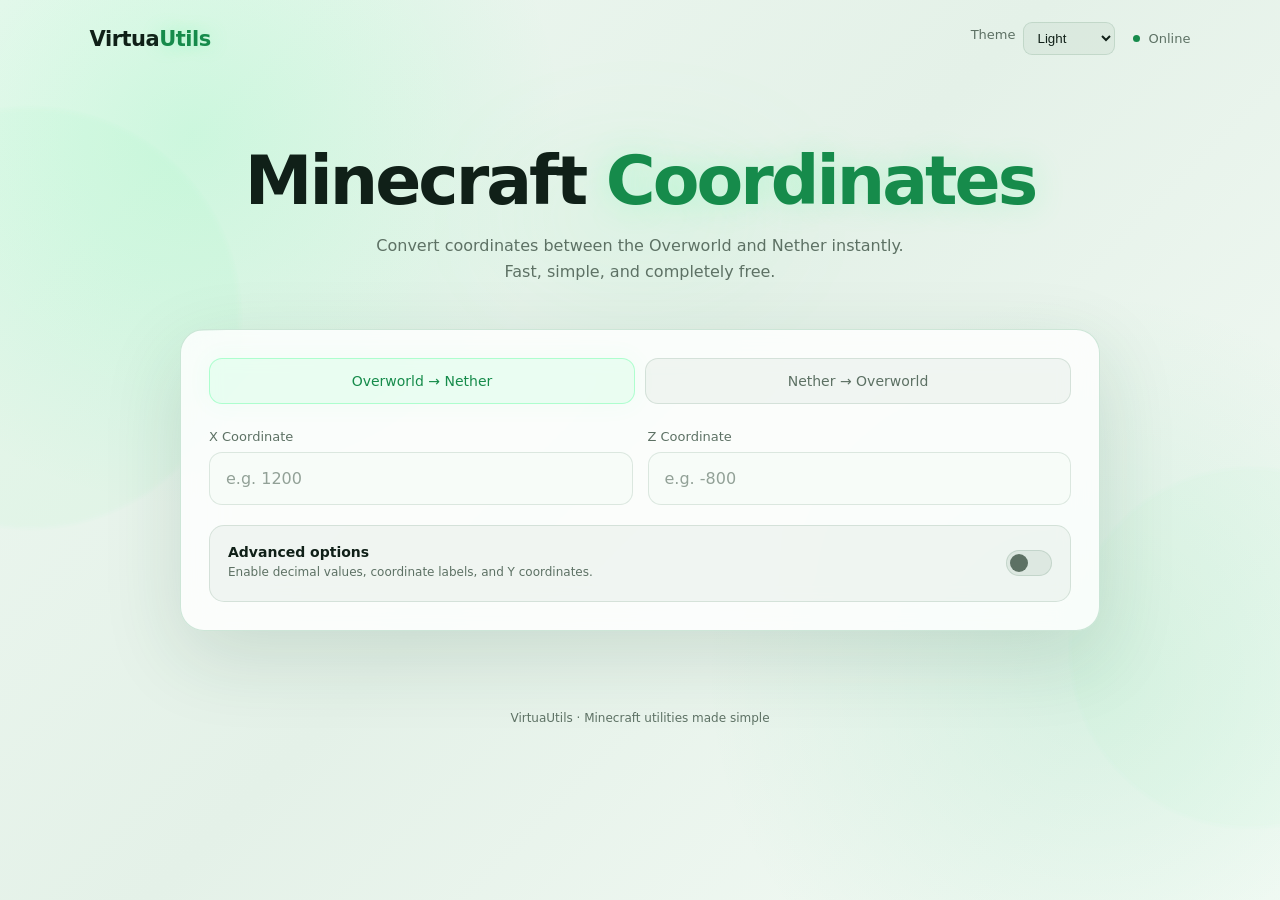
==== commit 8097366d: "Update index.html" ====
--- a/index.html
+++ b/index.html
@@ -3,7 +3,7 @@
 <head>
     <meta charset="UTF-8">
     <meta name="viewport" content="width=device-width, initial-scale=1.0">
-    <meta name="theme-color" content="#0b100d">
+    <meta name="theme-color" content="#eef8f1">
     <meta name="description" content="Convert Minecraft Overworld coordinates to Nether coordinates and back instantly.">
     <title>Minecraft Coordinate Converter | VirtuaUtils</title>
 <style>
@@ -13,23 +13,6 @@
         padding: 0;
     }
     :root {
-        color-scheme: dark;
-        --bg: #0b100d;
-        --bg-deep: #070b09;
-        --card: rgba(18, 28, 23, 0.86);
-        --card-border: rgba(92, 255, 158, 0.16);
-        --text: #f1fff6;
-        --muted: #9aafa1;
-        --green: #5cff9e;
-        --green-bright: #a4ffc5;
-        --input: #101a14;
-        --danger: #ff8f8f;
-        --shadow: rgba(0, 0, 0, 0.32);
-        --surface: rgba(255, 255, 255, 0.035);
-        --surface-strong: rgba(255, 255, 255, 0.07);
-        --line: rgba(255, 255, 255, 0.08);
-    }
-    html[data-theme="light"] {
         color-scheme: light;
         --bg: #eef8f1;
         --bg-deep: #e4f1e8;
@@ -46,6 +29,23 @@
         --surface-strong: rgba(16, 80, 42, 0.08);
         --line: rgba(16, 80, 42, 0.12);
     }
+    html[data-theme="dark"] {
+        color-scheme: dark;
+        --bg: #121a15;
+        --bg-deep: #0d130f;
+        --card: rgba(27, 40, 33, 0.9);
+        --card-border: rgba(92, 255, 158, 0.22);
+        --text: #f4fff7;
+        --muted: #b0c4b6;
+        --green: #6dffa8;
+        --green-bright: #b8ffd0;
+        --input: #18251d;
+        --danger: #ff9d9d;
+        --shadow: rgba(0, 0, 0, 0.4);
+        --surface: rgba(255, 255, 255, 0.055);
+        --surface-strong: rgba(255, 255, 255, 0.095);
+        --line: rgba(255, 255, 255, 0.13);
+    }
     html {
         scroll-behavior: smooth;
     }
@@ -59,6 +59,12 @@
             radial-gradient(circle at 85% 75%, rgba(0, 255, 140, 0.09), transparent 30%),
             linear-gradient(135deg, var(--bg), var(--bg-deep) 48%, var(--bg));
         transition: background 0.3s ease, color 0.3s ease;
+    }
+    html[data-theme="dark"] body {
+        background:
+            radial-gradient(circle at 15% 15%, rgba(44, 255, 135, 0.18), transparent 28%),
+            radial-gradient(circle at 85% 75%, rgba(0, 255, 140, 0.12), transparent 30%),
+            linear-gradient(135deg, var(--bg), var(--bg-deep) 48%, #111a14);
     }
     html[data-theme="light"] body {
         background:
@@ -259,7 +265,7 @@
         -webkit-backdrop-filter: blur(18px);
         box-shadow:
             0 25px 80px var(--shadow),
-            inset 0 1px 0 rgba(255, 255, 255, 0.05);
+            inset 0 1px 0 rgba(255, 255, 255, 0.08);
         animation: fadeUp 0.7s ease 0.12s both;
         transition: background 0.3s ease, border-color 0.3s ease, box-shadow 0.3s ease;
     }
@@ -619,20 +625,20 @@
         <div class="logo">
             Virtua<span>Utils</span>
         </div>
-    <div class="nav-actions">
-        <div class="theme-control">
-            <label for="themeSelect">Theme</label>
-            <select class="theme-select" id="themeSelect" aria-label="Choose color theme">
-                <option value="system">System</option>
-                <option value="light">Light</option>
-                <option value="dark">Dark</option>
-            </select>
-        </div>
-        <div class="status">
-            <div class="status-dot"></div>
-            Online
-        </div>
+<div class="nav-actions">
+    <div class="theme-control">
+        <label for="themeSelect">Theme</label>
+        <select class="theme-select" id="themeSelect" aria-label="Choose color theme">
+            <option value="system">System</option>
+            <option value="light">Light</option>
+            <option value="dark">Dark</option>
+        </select>
     </div>
+    <div class="status">
+        <div class="status-dot"></div>
+        Online
+    </div>
+</div>
 </nav>
 <main>
     <section class="hero">
@@ -642,85 +648,85 @@
             Fast, simple, and completely free.
         </p>
     </section>
-    <section class="converter">
-        <div class="mode-buttons">
-            <button class="mode active" id="overworldMode" type="button">
-                Overworld → Nether
-            </button>
-            <button class="mode" id="netherMode" type="button">
-                Nether → Overworld
-            </button>
+<section class="converter">
+    <div class="mode-buttons">
+        <button class="mode active" id="overworldMode" type="button">
+            Overworld → Nether
+        </button>
+        <button class="mode" id="netherMode" type="button">
+            Nether → Overworld
+        </button>
+    </div>
+    <div class="coordinates">
+        <div>
+            <label for="x">X Coordinate</label>
+            <input id="x" type="number" inputmode="decimal" placeholder="e.g. 1200">
         </div>
-        <div class="coordinates">
-            <div>
-                <label for="x">X Coordinate</label>
-                <input id="x" type="number" inputmode="decimal" placeholder="e.g. 1200">
+        <div>
+            <label for="z">Z Coordinate</label>
+            <input id="z" type="number" inputmode="decimal" placeholder="e.g. -800">
+        </div>
+    </div>
+    <div class="advanced-settings">
+        <div class="advanced-header">
+            <div class="advanced-copy">
+                <div class="advanced-title">Advanced options</div>
+                <div class="advanced-description">
+                    Enable decimal values, coordinate labels, and Y coordinates.
+                </div>
             </div>
-            <div>
-                <label for="z">Z Coordinate</label>
-                <input id="z" type="number" inputmode="decimal" placeholder="e.g. -800">
-            </div>
+            <label class="switch" aria-label="Enable advanced options">
+                <input type="checkbox" id="advancedToggle">
+                <span class="switch-track"></span>
+            </label>
         </div>
-        <div class="advanced-settings">
-            <div class="advanced-header">
-                <div class="advanced-copy">
-                    <div class="advanced-title">Advanced options</div>
-                    <div class="advanced-description">
-                        Enable decimal values, coordinate labels, and Y coordinates.
-                    </div>
-                </div>
-                <label class="switch" aria-label="Enable advanced options">
-                    <input type="checkbox" id="advancedToggle">
-                    <span class="switch-track"></span>
+        <div class="advanced-options" id="advancedOptions">
+            <div class="advanced-options-inner">
+                <label class="setting">
+                    <input type="checkbox" id="decimalsToggle">
+                    Allow decimals
                 </label>
-            </div>
-            <div class="advanced-options" id="advancedOptions">
-                <div class="advanced-options-inner">
-                    <label class="setting">
-                        <input type="checkbox" id="decimalsToggle">
-                        Allow decimals
-                    </label>
-                    <label class="setting">
-                        <input type="checkbox" id="lettersToggle">
-                        Include coordinate letters
-                    </label>
-                    <label class="setting">
-                        <input type="checkbox" id="yToggle">
-                        Include Y coordinate
-                    </label>
-                    <div class="setting-note">
-                        Y stays the same between the Overworld and Nether.
-                        If you want to enter or display Y, enable advanced options and turn on
-                        <strong>Include Y coordinate</strong>.
-                    </div>
+                <label class="setting">
+                    <input type="checkbox" id="lettersToggle">
+                    Include coordinate letters
+                </label>
+                <label class="setting">
+                    <input type="checkbox" id="yToggle">
+                    Include Y coordinate
+                </label>
+                <div class="setting-note">
+                    Y stays the same between the Overworld and Nether.
+                    If you want to enter or display Y, enable advanced options and turn on
+                    <strong>Include Y coordinate</strong>.
                 </div>
             </div>
         </div>
-        <div class="y-input" id="yInputContainer">
-            <div>
-                <label for="y">
-                    Y Coordinate
-                    <span style="opacity: 0.6;">(optional)</span>
-                </label>
-                <input id="y" type="number" inputmode="decimal" placeholder="e.g. 64">
-            </div>
+    </div>
+    <div class="y-input" id="yInputContainer">
+        <div>
+            <label for="y">
+                Y Coordinate
+                <span style="opacity: 0.6;">(optional)</span>
+            </label>
+            <input id="y" type="number" inputmode="decimal" placeholder="e.g. 64">
         </div>
-        <div class="result" id="result" aria-live="polite">
-            <div class="result-title">Converted coordinates</div>
-            <div class="result-coordinates" id="resultCoordinates">
-                X: 0, Z: 0
-            </div>
-            <button class="copy-button" id="copyButton" type="button">
-                Copy Coordinates
-            </button>
-            <div class="note">
-                <strong>Y coordinates stay the same</strong>
-                when traveling between the Overworld and Nether.
-                If you want Y included, enable advanced options and turn on
-                <strong>Include Y coordinate</strong>.
-            </div>
+    </div>
+    <div class="result" id="result" aria-live="polite">
+        <div class="result-title">Converted coordinates</div>
+        <div class="result-coordinates" id="resultCoordinates">
+            X: 0, Z: 0
         </div>
-    </section>
+        <button class="copy-button" id="copyButton" type="button">
+            Copy Coordinates
+        </button>
+        <div class="note">
+            <strong>Y coordinates stay the same</strong>
+            when traveling between the Overworld and Nether.
+            If you want Y included, enable advanced options and turn on
+            <strong>Include Y coordinate</strong>.
+        </div>
+    </div>
+</section>
 </main>
 <footer>
     VirtuaUtils · Minecraft utilities made simple
@@ -754,8 +760,8 @@
         localStorage.setItem("virtuaUtilsTheme", theme);
     }
     function loadTheme() {
-        const savedTheme = localStorage.getItem("virtuaUtilsTheme") || "system";
-        applyTheme(["system", "light", "dark"].includes(savedTheme) ? savedTheme : "system");
+        const savedTheme = localStorage.getItem("virtuaUtilsTheme") || "light";
+        applyTheme(["system", "light", "dark"].includes(savedTheme) ? savedTheme : "light");
     }
     function formatNumber(number) {
         if (!Number.isFinite(number)) {
@@ -875,7 +881,7 @@
         applyTheme(themeSelect.value);
     });
     window.matchMedia("(prefers-color-scheme: light)").addEventListener("change", () => {
-        if ((localStorage.getItem("virtuaUtilsTheme") || "system") === "system") {
+        if ((localStorage.getItem("virtuaUtilsTheme") || "light") === "system") {
             applyTheme("system");
         }
     });
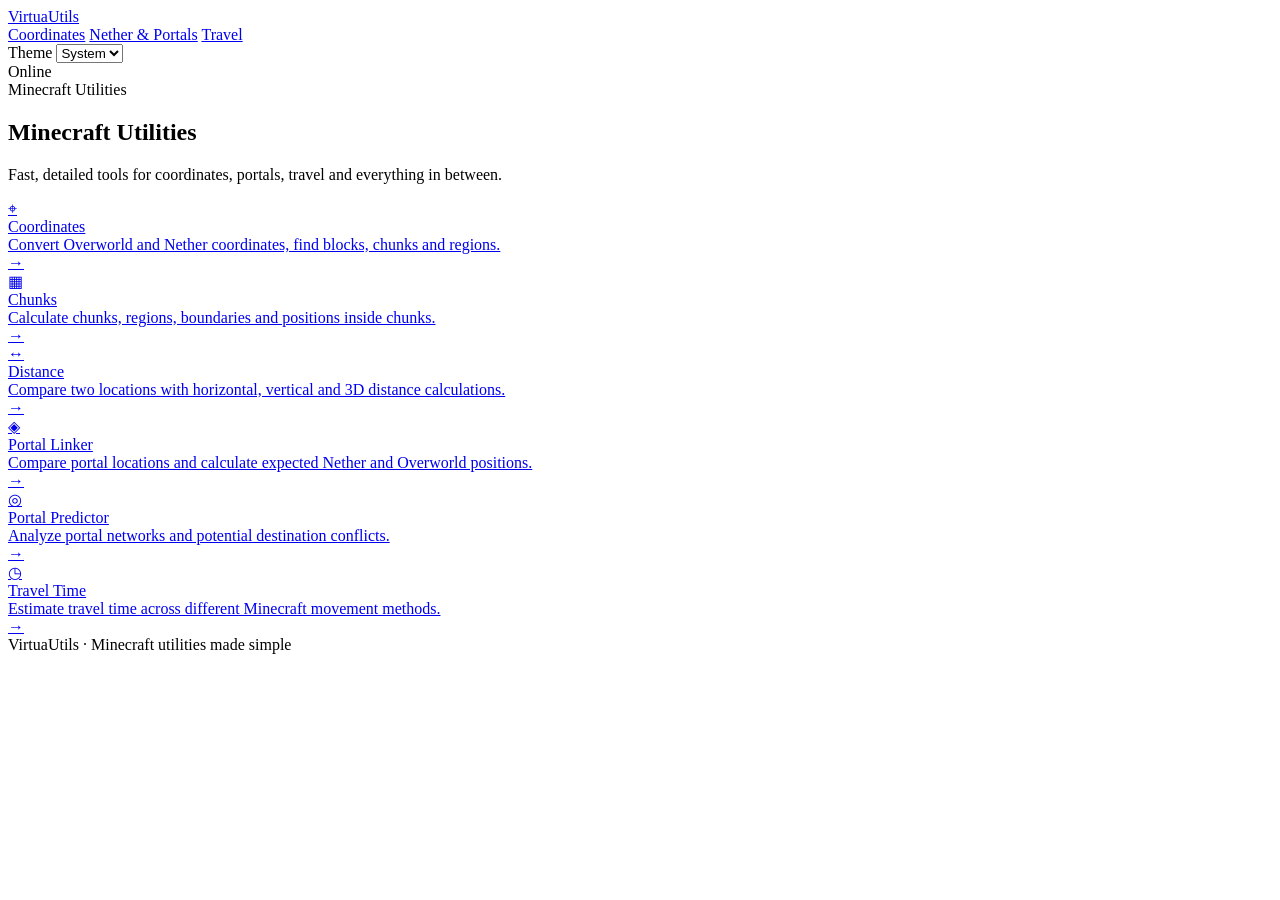
==== commit 8cd3541f: "Update index.html" ====
--- a/index.html
+++ b/index.html
@@ -3,914 +3,184 @@
 <head>
     <meta charset="UTF-8">
     <meta name="viewport" content="width=device-width, initial-scale=1.0">
-    <meta name="theme-color" content="#eef8f1">
-    <meta name="description" content="Convert Minecraft Overworld coordinates to Nether coordinates and back instantly.">
-    <title>Minecraft Coordinate Converter | VirtuaUtils</title>
-<style>
-    * {
-        box-sizing: border-box;
-        margin: 0;
-        padding: 0;
-    }
-    :root {
-        color-scheme: light;
-        --bg: #eef8f1;
-        --bg-deep: #e4f1e8;
-        --card: rgba(255, 255, 255, 0.82);
-        --card-border: rgba(24, 137, 72, 0.2);
-        --text: #102018;
-        --muted: #5d7164;
-        --green: #168b4b;
-        --green-bright: #08783d;
-        --input: #f7fcf8;
-        --danger: #c43d3d;
-        --shadow: rgba(31, 75, 48, 0.14);
-        --surface: rgba(16, 80, 42, 0.045);
-        --surface-strong: rgba(16, 80, 42, 0.08);
-        --line: rgba(16, 80, 42, 0.12);
-    }
-    html[data-theme="dark"] {
-        color-scheme: dark;
-        --bg: #121a15;
-        --bg-deep: #0d130f;
-        --card: rgba(27, 40, 33, 0.9);
-        --card-border: rgba(92, 255, 158, 0.22);
-        --text: #f4fff7;
-        --muted: #b0c4b6;
-        --green: #6dffa8;
-        --green-bright: #b8ffd0;
-        --input: #18251d;
-        --danger: #ff9d9d;
-        --shadow: rgba(0, 0, 0, 0.4);
-        --surface: rgba(255, 255, 255, 0.055);
-        --surface-strong: rgba(255, 255, 255, 0.095);
-        --line: rgba(255, 255, 255, 0.13);
-    }
-    html {
-        scroll-behavior: smooth;
-    }
-    body {
-        min-height: 100vh;
-        overflow-x: hidden;
-        color: var(--text);
-        font-family: Inter, system-ui, -apple-system, BlinkMacSystemFont, "Segoe UI", sans-serif;
-        background:
-            radial-gradient(circle at 15% 15%, rgba(44, 255, 135, 0.14), transparent 28%),
-            radial-gradient(circle at 85% 75%, rgba(0, 255, 140, 0.09), transparent 30%),
-            linear-gradient(135deg, var(--bg), var(--bg-deep) 48%, var(--bg));
-        transition: background 0.3s ease, color 0.3s ease;
-    }
-    html[data-theme="dark"] body {
-        background:
-            radial-gradient(circle at 15% 15%, rgba(44, 255, 135, 0.18), transparent 28%),
-            radial-gradient(circle at 85% 75%, rgba(0, 255, 140, 0.12), transparent 30%),
-            linear-gradient(135deg, var(--bg), var(--bg-deep) 48%, #111a14);
-    }
-    html[data-theme="light"] body {
-        background:
-            radial-gradient(circle at 15% 15%, rgba(44, 255, 135, 0.16), transparent 28%),
-            radial-gradient(circle at 85% 75%, rgba(0, 180, 90, 0.1), transparent 30%),
-            linear-gradient(135deg, var(--bg), var(--bg-deep) 48%, #f5fbf6);
-    }
-    body::before,
-    body::after {
-        content: "";
-        position: fixed;
-        z-index: -1;
-        pointer-events: none;
-        border-radius: 50%;
-        filter: blur(2px);
-        opacity: 0.8;
-    }
-    body::before {
-        width: 420px;
-        height: 420px;
-        top: 12%;
-        left: -180px;
-        background: rgba(92, 255, 158, 0.06);
-        animation: floatOrb 18s ease-in-out infinite;
-    }
-    body::after {
-        width: 360px;
-        height: 360px;
-        right: -150px;
-        bottom: 8%;
-        background: rgba(92, 255, 158, 0.045);
-        animation: floatOrb 22s ease-in-out infinite reverse;
-    }
-    body::selection {
-        color: var(--bg);
-        background: var(--green);
-    }
-    button,
-    input {
-        font: inherit;
-    }
-    button:focus-visible,
-    input:focus-visible,
-    .switch input:focus-visible + .switch-track,
-    .theme-select:focus-visible {
-        outline: 2px solid var(--green);
-        outline-offset: 3px;
-    }
-    @keyframes floatOrb {
-        0%, 100% {
-            transform: translate3d(0, 0, 0) scale(1);
-        }
-        50% {
-            transform: translate3d(24px, -18px, 0) scale(1.04);
-        }
-    }
-    @keyframes pulse {
-        0%, 100% {
-            opacity: 1;
-            transform: scale(1);
-            box-shadow: 0 0 10px var(--green);
-        }
-        50% {
-            opacity: 0.55;
-            transform: scale(0.82);
-            box-shadow: 0 0 5px var(--green);
-        }
-    }
-    @keyframes fadeUp {
-        from {
-            opacity: 0;
-            transform: translateY(14px);
-        }
-        to {
-            opacity: 1;
-            transform: translateY(0);
-        }
-    }
-    @keyframes resultIn {
-        from {
-            opacity: 0;
-            transform: translateY(8px);
-        }
-        to {
-            opacity: 1;
-            transform: translateY(0);
-        }
-    }
-    @keyframes shimmer {
-        from {
-            transform: translateX(-120%);
-        }
-        to {
-            transform: translateX(360%);
-        }
-    }
-    nav {
-        width: 100%;
-        padding: 22px 7%;
-        display: flex;
-        align-items: center;
-        justify-content: space-between;
-        gap: 20px;
-        animation: fadeUp 0.55s ease both;
-    }
-    .logo {
-        font-size: 21px;
-        font-weight: 800;
-        letter-spacing: -0.5px;
-    }
-    .logo span {
-        color: var(--green);
-        text-shadow: 0 0 18px rgba(92, 255, 158, 0.35);
-    }
-    .nav-actions {
-        display: flex;
-        align-items: center;
-        gap: 18px;
-    }
-    .status {
-        display: flex;
-        align-items: center;
-        gap: 8px;
-        color: var(--muted);
-        font-size: 13px;
-    }
-    .status-dot {
-        width: 7px;
-        height: 7px;
-        border-radius: 50%;
-        background: var(--green);
-        animation: pulse 2.8s ease-in-out infinite;
-    }
-    .theme-control {
-        display: flex;
-        align-items: center;
-        gap: 8px;
-        color: var(--muted);
-        font-size: 13px;
-    }
-    .theme-select {
-        min-width: 92px;
-        padding: 7px 9px;
-        border: 1px solid var(--line);
-        border-radius: 9px;
-        background: var(--surface);
-        color: var(--text);
-        cursor: pointer;
-    }
-    main {
-        width: min(920px, 92%);
-        margin: 70px auto 80px;
-    }
-    .hero {
-        position: relative;
-        text-align: center;
-        margin-bottom: 45px;
-        animation: fadeUp 0.65s ease 0.06s both;
-    }
-    .hero::before {
-        content: "";
-        position: absolute;
-        z-index: -1;
-        top: 50%;
-        left: 50%;
-        width: 260px;
-        height: 120px;
-        transform: translate(-50%, -50%);
-        background: rgba(92, 255, 158, 0.08);
-        filter: blur(55px);
-        border-radius: 50%;
-    }
-    .hero h1 {
-        font-size: clamp(38px, 7vw, 68px);
-        line-height: 1;
-        letter-spacing: -3px;
-        margin-bottom: 18px;
-    }
-    .hero h1 span {
-        color: var(--green);
-        text-shadow: 0 0 30px rgba(92, 255, 158, 0.3);
-    }
-    .hero p {
-        max-width: 560px;
-        margin: auto;
-        color: var(--muted);
-        font-size: 16px;
-        line-height: 1.6;
-    }
-    .converter {
-        position: relative;
-        overflow: hidden;
-        padding: 28px;
-        border: 1px solid var(--card-border);
-        border-radius: 24px;
-        background: var(--card);
-        backdrop-filter: blur(18px);
-        -webkit-backdrop-filter: blur(18px);
-        box-shadow:
-            0 25px 80px var(--shadow),
-            inset 0 1px 0 rgba(255, 255, 255, 0.08);
-        animation: fadeUp 0.7s ease 0.12s both;
-        transition: background 0.3s ease, border-color 0.3s ease, box-shadow 0.3s ease;
-    }
-    .converter::before {
-        content: "";
-        position: absolute;
-        top: 0;
-        left: -30%;
-        width: 35%;
-        height: 1px;
-        background: linear-gradient(90deg, transparent, var(--green), transparent);
-        opacity: 0.7;
-        animation: shimmer 10s ease-in-out infinite;
-    }
-    .mode-buttons {
-        display: grid;
-        grid-template-columns: 1fr 1fr;
-        gap: 10px;
-        margin-bottom: 25px;
-    }
-    .mode,
-    .copy-button {
-        position: relative;
-        overflow: hidden;
-    }
-    .mode {
-        border: 1px solid var(--line);
-        background: var(--surface);
-        color: var(--muted);
-        padding: 14px;
-        border-radius: 13px;
-        cursor: pointer;
-        font-size: 14px;
-        transition: transform 0.2s ease, border-color 0.2s ease, background 0.2s ease, color 0.2s ease;
-    }
-    .mode::after,
-    .copy-button::after {
-        content: "";
-        position: absolute;
-        inset: 0;
-        background: linear-gradient(110deg, transparent 25%, rgba(255, 255, 255, 0.12), transparent 75%);
-        transform: translateX(-120%);
-        transition: transform 0.55s ease;
-        pointer-events: none;
-    }
-    .mode:hover::after,
-    .copy-button:hover::after {
-        transform: translateX(120%);
-    }
-    .mode:hover {
-        border-color: rgba(92, 255, 158, 0.3);
-        transform: translateY(-2px);
-    }
-    .mode.active {
-        background: rgba(92, 255, 158, 0.1);
-        border-color: rgba(92, 255, 158, 0.42);
-        color: var(--green);
-        box-shadow: 0 0 24px rgba(92, 255, 158, 0.06);
-    }
-    .coordinates {
-        display: grid;
-        grid-template-columns: 1fr 1fr;
-        gap: 15px;
-    }
-    label {
-        display: block;
-        color: var(--muted);
-        font-size: 13px;
-        margin-bottom: 8px;
-    }
-    input {
-        width: 100%;
-        padding: 16px;
-        border: 1px solid var(--line);
-        border-radius: 13px;
-        outline: none;
-        background: var(--input);
-        color: var(--text);
-        font-size: 16px;
-        transition: border-color 0.2s ease, box-shadow 0.2s ease, transform 0.2s ease, background 0.3s ease;
-    }
-    input:hover {
-        border-color: rgba(92, 255, 158, 0.2);
-    }
-    input:focus {
-        border-color: rgba(92, 255, 158, 0.6);
-        box-shadow: 0 0 0 4px rgba(92, 255, 158, 0.07), 0 0 22px rgba(92, 255, 158, 0.06);
-        transform: translateY(-1px);
-    }
-    input::placeholder {
-        color: var(--muted);
-        opacity: 0.65;
-    }
-    input::-webkit-outer-spin-button,
-    input::-webkit-inner-spin-button {
-        margin: 0;
-        -webkit-appearance: none;
-    }
-    input[type="number"] {
-        -moz-appearance: textfield;
-    }
-    .advanced-settings {
-        margin-top: 20px;
-        padding: 18px;
-        border: 1px solid var(--line);
-        border-radius: 15px;
-        background: var(--surface);
-        transition: border-color 0.25s ease, background 0.25s ease;
-    }
-    .advanced-settings:has(.advanced-options.show) {
-        border-color: rgba(92, 255, 158, 0.18);
-        background: rgba(92, 255, 158, 0.035);
-    }
-    .advanced-header {
-        display: flex;
-        align-items: center;
-        justify-content: space-between;
-        gap: 16px;
-    }
-    .advanced-copy {
-        display: flex;
-        flex-direction: column;
-        gap: 4px;
-    }
-    .advanced-title {
-        color: var(--text);
-        font-size: 14px;
-        font-weight: 700;
-    }
-    .advanced-description {
-        color: var(--muted);
-        font-size: 12px;
-        line-height: 1.45;
-    }
-    .switch {
-        position: relative;
-        flex: 0 0 auto;
-        width: 46px;
-        height: 26px;
-        margin: 0;
-    }
-    .switch input {
-        position: absolute;
-        width: 1px;
-        height: 1px;
-        opacity: 0;
-    }
-    .switch-track {
-        position: absolute;
-        inset: 0;
-        border: 1px solid var(--line);
-        border-radius: 999px;
-        background: var(--surface-strong);
-        cursor: pointer;
-        transition: 0.25s ease;
-    }
-    .switch-track::after {
-        content: "";
-        position: absolute;
-        top: 3px;
-        left: 3px;
-        width: 18px;
-        height: 18px;
-        border-radius: 50%;
-        background: var(--muted);
-        transition: 0.25s ease;
-    }
-    .switch input:checked + .switch-track {
-        border-color: rgba(92, 255, 158, 0.5);
-        background: rgba(92, 255, 158, 0.25);
-    }
-    .switch input:checked + .switch-track::after {
-        transform: translateX(20px);
-        background: var(--green);
-        box-shadow: 0 0 12px rgba(92, 255, 158, 0.45);
-    }
-    .advanced-options,
-    .y-input {
-        display: grid;
-        grid-template-rows: 0fr;
-        overflow: hidden;
-        opacity: 0;
-        transition: grid-template-rows 0.3s ease, margin-top 0.3s ease, padding-top 0.3s ease, opacity 0.2s ease, border-color 0.3s ease;
-    }
-    .advanced-options {
-        margin-top: 0;
-        padding-top: 0;
-        border-top: 1px solid transparent;
-    }
-    .advanced-options > *,
-    .y-input > div {
-        min-height: 0;
-    }
-    .advanced-options.show {
-        grid-template-rows: 1fr;
-        margin-top: 18px;
-        padding-top: 16px;
-        border-top-color: var(--line);
-        opacity: 1;
-    }
-    .advanced-options-inner {
-        min-height: 0;
-    }
-    .setting {
-        display: flex;
-        align-items: center;
-        gap: 9px;
-        margin-top: 12px;
-        color: var(--muted);
-        font-size: 13px;
-        cursor: pointer;
-        transition: color 0.2s ease;
-    }
-    .setting:hover {
-        color: var(--text);
-    }
-    .setting:first-child {
-        margin-top: 0;
-    }
-    .setting input {
-        width: auto;
-        accent-color: var(--green);
-        cursor: pointer;
-    }
-    .y-input {
-        margin-top: 0;
-    }
-    .y-input.show {
-        grid-template-rows: 1fr;
-        margin-top: 15px;
-        opacity: 1;
-    }
-    .setting-note {
-        margin-top: 12px;
-        color: var(--muted);
-        font-size: 12px;
-        line-height: 1.5;
-    }
-    .result {
-        position: relative;
-        margin-top: 22px;
-        padding: 22px;
-        border: 1px solid rgba(92, 255, 158, 0.14);
-        border-radius: 16px;
-        background: linear-gradient(135deg, rgba(92, 255, 158, 0.07), rgba(92, 255, 158, 0.025));
-        display: none;
-    }
-    .result.show {
-        display: block;
-        animation: resultIn 0.3s ease both;
-    }
-    .result-title {
-        color: var(--muted);
-        font-size: 13px;
-        margin-bottom: 8px;
-    }
-    .result-coordinates {
-        color: var(--green-bright);
-        font-size: 28px;
-        font-weight: 800;
-        letter-spacing: normal;
-        word-break: break-word;
-        text-shadow: 0 0 22px rgba(92, 255, 158, 0.18);
-    }
-    .copy-button {
-        width: 100%;
-        margin-top: 20px;
-        padding: 13px;
-        border: 1px solid rgba(92, 255, 158, 0.22);
-        border-radius: 11px;
-        background: rgba(92, 255, 158, 0.08);
-        color: var(--green);
-        font-weight: 700;
-        cursor: pointer;
-        transition: transform 0.2s ease, background 0.2s ease, border-color 0.2s ease;
-    }
-    .copy-button:hover {
-        border-color: rgba(92, 255, 158, 0.42);
-        background: rgba(92, 255, 158, 0.15);
-        transform: translateY(-2px);
-    }
-    .copy-button:active,
-    .mode:active {
-        transform: translateY(0) scale(0.98);
-    }
-    .copy-button.copied {
-        border-color: rgba(92, 255, 158, 0.55);
-        background: rgba(92, 255, 158, 0.2);
-    }
-    .note {
-        margin-top: 16px;
-        padding-top: 16px;
-        border-top: 1px solid var(--line);
-        color: var(--muted);
-        font-size: 12px;
-        line-height: 1.5;
-    }
-    .note strong {
-        color: var(--text);
-    }
-    footer {
-        padding: 0 20px 35px;
-        color: var(--muted);
-        font-size: 12px;
-        text-align: center;
-        opacity: 0.75;
-        animation: fadeUp 0.7s ease 0.2s both;
-    }
-    @media (max-width: 600px) {
-        nav {
-            padding: 18px 5%;
-            align-items: flex-start;
-        }
-        .nav-actions {
-            align-items: flex-end;
-            flex-direction: column;
-            gap: 10px;
-        }
-        .theme-control {
-            font-size: 12px;
-        }
-        main {
-            margin-top: 45px;
-        }
-        .hero h1 {
-            letter-spacing: -2px;
-        }
-        .converter {
-            padding: 18px;
-            border-radius: 19px;
-        }
-        .coordinates,
-        .mode-buttons {
-            grid-template-columns: 1fr;
-        }
-        .advanced-header {
-            align-items: flex-start;
-        }
-        .result-coordinates {
-            font-size: 23px;
-        }
-    }
-    @media (prefers-reduced-motion: reduce) {
-        *,
-        *::before,
-        *::after {
-            scroll-behavior: auto !important;
-            animation-duration: 0.01ms !important;
-            animation-iteration-count: 1 !important;
-            transition-duration: 0.01ms !important;
-        }
-    }
-</style>
+
+    <meta
+        name="description"
+        content="VirtuaUtils provides fast, accurate Minecraft utilities for coordinates, portals, travel and more."
+    >
+
+    <title>VirtuaUtils | Minecraft Utilities</title>
+
+    <link rel="stylesheet" href="css/styles.css">
 </head>
+
 <body>
-    <nav>
-        <div class="logo">
-            Virtua<span>Utils</span>
+
+<nav>
+    <a class="logo" href="index.html">
+        Virtua<span>Utils</span>
+    </a>
+
+    <div class="nav-links">
+        <a href="tools/coordinates/">Coordinates</a>
+        <a href="tools/portal-linker/">Nether & Portals</a>
+        <a href="tools/travel-time/">Travel</a>
+    </div>
+
+    <div class="nav-actions">
+        <div class="theme-control">
+            <label for="themeSelect">Theme</label>
+
+            <select
+                class="theme-select"
+                id="themeSelect"
+                aria-label="Choose color theme"
+            >
+                <option value="system">System</option>
+                <option value="light">Light</option>
+                <option value="dark">Dark</option>
+            </select>
         </div>
-<div class="nav-actions">
-    <div class="theme-control">
-        <label for="themeSelect">Theme</label>
-        <select class="theme-select" id="themeSelect" aria-label="Choose color theme">
-            <option value="system">System</option>
-            <option value="light">Light</option>
-            <option value="dark">Dark</option>
-        </select>
-    </div>
-    <div class="status">
-        <div class="status-dot"></div>
-        Online
-    </div>
-</div>
-</nav>
-<main>
-    <section class="hero">
-        <h1>Minecraft <span>Coordinates</span></h1>
-        <p>
-            Convert coordinates between the Overworld and Nether instantly.
-            Fast, simple, and completely free.
-        </p>
-    </section>
-<section class="converter">
-    <div class="mode-buttons">
-        <button class="mode active" id="overworldMode" type="button">
-            Overworld → Nether
-        </button>
-        <button class="mode" id="netherMode" type="button">
-            Nether → Overworld
-        </button>
-    </div>
-    <div class="coordinates">
-        <div>
-            <label for="x">X Coordinate</label>
-            <input id="x" type="number" inputmode="decimal" placeholder="e.g. 1200">
-        </div>
-        <div>
-            <label for="z">Z Coordinate</label>
-            <input id="z" type="number" inputmode="decimal" placeholder="e.g. -800">
+
+        <div class="status">
+            <div class="status-dot"></div>
+            Online
         </div>
     </div>
-    <div class="advanced-settings">
-        <div class="advanced-header">
-            <div class="advanced-copy">
-                <div class="advanced-title">Advanced options</div>
-                <div class="advanced-description">
-                    Enable decimal values, coordinate labels, and Y coordinates.
+</nav>
+
+<main>
+
+    <section class="hero home-hero">
+
+        <div class="eyebrow">
+            Minecraft Utilities
+        </div>
+
+        <h1>
+            Minecraft <span>Utilities</span>
+        </h1>
+
+        <p>
+            Fast, detailed tools for coordinates, portals,
+            travel and everything in between.
+        </p>
+
+    </section>
+
+    <section class="tool-grid">
+
+        <a class="tool-card" href="tools/coordinates/">
+            <div class="tool-icon">⌖</div>
+
+            <div>
+                <div class="tool-title">
+                    Coordinates
+                </div>
+
+                <div class="tool-description">
+                    Convert Overworld and Nether coordinates,
+                    find blocks, chunks and regions.
                 </div>
             </div>
-            <label class="switch" aria-label="Enable advanced options">
-                <input type="checkbox" id="advancedToggle">
-                <span class="switch-track"></span>
-            </label>
-        </div>
-        <div class="advanced-options" id="advancedOptions">
-            <div class="advanced-options-inner">
-                <label class="setting">
-                    <input type="checkbox" id="decimalsToggle">
-                    Allow decimals
-                </label>
-                <label class="setting">
-                    <input type="checkbox" id="lettersToggle">
-                    Include coordinate letters
-                </label>
-                <label class="setting">
-                    <input type="checkbox" id="yToggle">
-                    Include Y coordinate
-                </label>
-                <div class="setting-note">
-                    Y stays the same between the Overworld and Nether.
-                    If you want to enter or display Y, enable advanced options and turn on
-                    <strong>Include Y coordinate</strong>.
+
+            <span class="tool-arrow">→</span>
+        </a>
+
+        <a class="tool-card" href="tools/chunks/">
+            <div class="tool-icon">▦</div>
+
+            <div>
+                <div class="tool-title">
+                    Chunks
+                </div>
+
+                <div class="tool-description">
+                    Calculate chunks, regions, boundaries
+                    and positions inside chunks.
                 </div>
             </div>
-        </div>
-    </div>
-    <div class="y-input" id="yInputContainer">
-        <div>
-            <label for="y">
-                Y Coordinate
-                <span style="opacity: 0.6;">(optional)</span>
-            </label>
-            <input id="y" type="number" inputmode="decimal" placeholder="e.g. 64">
-        </div>
-    </div>
-    <div class="result" id="result" aria-live="polite">
-        <div class="result-title">Converted coordinates</div>
-        <div class="result-coordinates" id="resultCoordinates">
-            X: 0, Z: 0
-        </div>
-        <button class="copy-button" id="copyButton" type="button">
-            Copy Coordinates
-        </button>
-        <div class="note">
-            <strong>Y coordinates stay the same</strong>
-            when traveling between the Overworld and Nether.
-            If you want Y included, enable advanced options and turn on
-            <strong>Include Y coordinate</strong>.
-        </div>
-    </div>
-</section>
+
+            <span class="tool-arrow">→</span>
+        </a>
+
+        <a class="tool-card" href="tools/distance/">
+            <div class="tool-icon">↔</div>
+
+            <div>
+                <div class="tool-title">
+                    Distance
+                </div>
+
+                <div class="tool-description">
+                    Compare two locations with horizontal,
+                    vertical and 3D distance calculations.
+                </div>
+            </div>
+
+            <span class="tool-arrow">→</span>
+        </a>
+
+        <a class="tool-card" href="tools/portal-linker/">
+            <div class="tool-icon">◈</div>
+
+            <div>
+                <div class="tool-title">
+                    Portal Linker
+                </div>
+
+                <div class="tool-description">
+                    Compare portal locations and calculate
+                    expected Nether and Overworld positions.
+                </div>
+            </div>
+
+            <span class="tool-arrow">→</span>
+        </a>
+
+        <a class="tool-card" href="tools/portal-predictor/">
+            <div class="tool-icon">◎</div>
+
+            <div>
+                <div class="tool-title">
+                    Portal Predictor
+                </div>
+
+                <div class="tool-description">
+                    Analyze portal networks and potential
+                    destination conflicts.
+                </div>
+            </div>
+
+            <span class="tool-arrow">→</span>
+        </a>
+
+        <a class="tool-card" href="tools/travel-time/">
+            <div class="tool-icon">◷</div>
+
+            <div>
+                <div class="tool-title">
+                    Travel Time
+                </div>
+
+                <div class="tool-description">
+                    Estimate travel time across different
+                    Minecraft movement methods.
+                </div>
+            </div>
+
+            <span class="tool-arrow">→</span>
+        </a>
+
+    </section>
+
 </main>
+
 <footer>
     VirtuaUtils · Minecraft utilities made simple
 </footer>
-<script>
-    const overworldMode = document.getElementById("overworldMode");
-    const netherMode = document.getElementById("netherMode");
-    const xInput = document.getElementById("x");
-    const yInput = document.getElementById("y");
-    const zInput = document.getElementById("z");
-    const yInputContainer = document.getElementById("yInputContainer");
-    const advancedToggle = document.getElementById("advancedToggle");
-    const advancedOptions = document.getElementById("advancedOptions");
-    const decimalsToggle = document.getElementById("decimalsToggle");
-    const lettersToggle = document.getElementById("lettersToggle");
-    const yToggle = document.getElementById("yToggle");
-    const result = document.getElementById("result");
-    const resultCoordinates = document.getElementById("resultCoordinates");
-    const copyButton = document.getElementById("copyButton");
-    const themeSelect = document.getElementById("themeSelect");
-    let mode = "overworld";
-    let copyResetTimer;
-    function getSystemTheme() {
-        return window.matchMedia("(prefers-color-scheme: light)").matches ? "light" : "dark";
-    }
-    function applyTheme(theme) {
-        const resolvedTheme = theme === "system" ? getSystemTheme() : theme;
-        document.documentElement.dataset.theme = resolvedTheme;
-        document.documentElement.style.colorScheme = resolvedTheme;
-        themeSelect.value = theme;
-        localStorage.setItem("virtuaUtilsTheme", theme);
-    }
-    function loadTheme() {
-        const savedTheme = localStorage.getItem("virtuaUtilsTheme") || "light";
-        applyTheme(["system", "light", "dark"].includes(savedTheme) ? savedTheme : "light");
-    }
-    function formatNumber(number) {
-        if (!Number.isFinite(number)) {
-            return "";
-        }
-        if (!decimalsToggle.checked) {
-            return Math.round(number).toString();
-        }
-        return number.toFixed(2).replace(/\.?0+$/, "");
-    }
-    function getConvertedCoordinates() {
-        const xValue = xInput.value.trim();
-        const zValue = zInput.value.trim();
-        const yValue = yInput.value.trim();
-        const hasX = xValue !== "";
-        const hasZ = zValue !== "";
-        const hasY = advancedToggle.checked && yToggle.checked && yValue !== "";
-        if (!hasX && !hasZ && !hasY) {
-            return null;
-        }
-        const x = hasX ? Number(xValue) : null;
-        const z = hasZ ? Number(zValue) : null;
-        const y = hasY ? Number(yValue) : null;
-        if (
-            (hasX && !Number.isFinite(x)) ||
-            (hasZ && !Number.isFinite(z)) ||
-            (hasY && !Number.isFinite(y))
-        ) {
-            return null;
-        }
-        return {
-            x: x === null ? null : mode === "overworld" ? x / 8 : x * 8,
-            y,
-            z: z === null ? null : mode === "overworld" ? z / 8 : z * 8
-        };
-    }
-    function buildCoordinateText(coordinates, forCopy = false) {
-        const values = [];
-        const labeledValues = [];
-        if (coordinates.x !== null) {
-            const x = formatNumber(coordinates.x);
-            values.push(x);
-            labeledValues.push(`X: ${x}`);
-        }
-        if (coordinates.y !== null) {
-            const y = formatNumber(coordinates.y);
-            values.push(y);
-            labeledValues.push(`Y: ${y}`);
-        }
-        if (coordinates.z !== null) {
-            const z = formatNumber(coordinates.z);
-            values.push(z);
-            labeledValues.push(`Z: ${z}`);
-        }
-        if (!lettersToggle.checked) {
-            return values.join(forCopy ? " " : ", ");
-        }
-        return labeledValues.join(forCopy ? " " : "  ");
-    }
-    function convertCoordinates(animate = true) {
-        const coordinates = getConvertedCoordinates();
-        if (!coordinates) {
-            result.classList.remove("show");
-            return;
-        }
-        resultCoordinates.textContent = buildCoordinateText(coordinates);
-        if (animate) {
-            result.classList.remove("show");
-            void result.offsetWidth;
-            result.classList.add("show");
-        } else {
-            result.classList.add("show");
-        }
-    }
-    function updateAdvancedSettings() {
-        const advancedEnabled = advancedToggle.checked;
-        advancedOptions.classList.toggle("show", advancedEnabled);
-        yInputContainer.classList.toggle("show", advancedEnabled && yToggle.checked);
-        if (!advancedEnabled) {
-            yInput.value = "";
-        }
-        convertCoordinates();
-    }
-    function updateInputModes() {
-        const allowDecimals = advancedToggle.checked && decimalsToggle.checked;
-        xInput.step = allowDecimals ? "any" : "1";
-        zInput.step = allowDecimals ? "any" : "1";
-        yInput.step = allowDecimals ? "any" : "1";
-        convertCoordinates();
-    }
-    function setMode(nextMode) {
-        mode = nextMode;
-        const isOverworld = mode === "overworld";
-        overworldMode.classList.toggle("active", isOverworld);
-        netherMode.classList.toggle("active", !isOverworld);
-        convertCoordinates();
-    }
-    overworldMode.addEventListener("click", () => setMode("overworld"));
-    netherMode.addEventListener("click", () => setMode("nether"));
-    advancedToggle.addEventListener("change", () => {
-        updateAdvancedSettings();
-        updateInputModes();
-    });
-    decimalsToggle.addEventListener("change", updateInputModes);
-    lettersToggle.addEventListener("change", convertCoordinates);
-    yToggle.addEventListener("change", () => {
-        yInputContainer.classList.toggle("show", advancedToggle.checked && yToggle.checked);
-        if (!yToggle.checked) {
-            yInput.value = "";
-        }
-        convertCoordinates();
-    });
-    [xInput, yInput, zInput].forEach((input) => {
-        input.addEventListener("input", () => convertCoordinates(false));
-    });
-    themeSelect.addEventListener("change", () => {
-        applyTheme(themeSelect.value);
-    });
-    window.matchMedia("(prefers-color-scheme: light)").addEventListener("change", () => {
-        if ((localStorage.getItem("virtuaUtilsTheme") || "light") === "system") {
-            applyTheme("system");
-        }
-    });
-    copyButton.addEventListener("click", async () => {
-        const coordinates = getConvertedCoordinates();
-        if (!coordinates) {
-            return;
-        }
-        const copiedText = buildCoordinateText(coordinates, true);
-        try {
-            await navigator.clipboard.writeText(copiedText);
-            clearTimeout(copyResetTimer);
-            copyButton.textContent = "✓ Copied!";
-            copyButton.classList.add("copied");
-            copyResetTimer = setTimeout(() => {
-                copyButton.textContent = "Copy Coordinates";
-                copyButton.classList.remove("copied");
-            }, 1500);
-        } catch (error) {
-            clearTimeout(copyResetTimer);
-            copyButton.textContent = "Copy failed";
-            copyResetTimer = setTimeout(() => {
-                copyButton.textContent = "Copy Coordinates";
-            }, 1500);
-        }
-    });
-    loadTheme();
-    updateAdvancedSettings();
-    updateInputModes();
-</script>
+
+<script src="js/theme.js"></script>
+
 </body>
 </html>
